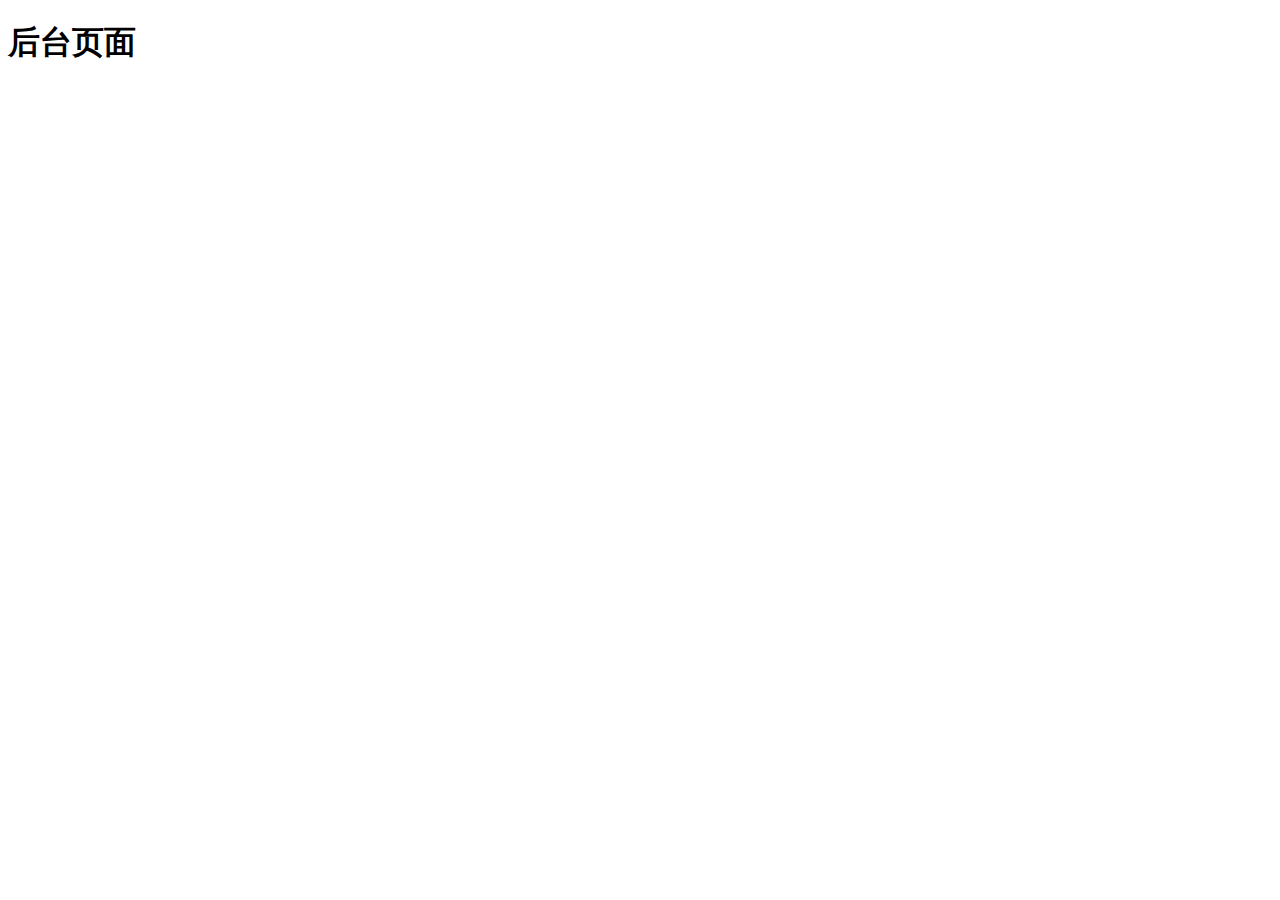
==== index.html @ 687ddd53 "完成了登录和注册模块功能" ====
<!DOCTYPE html>
<html lang="en">

<head>
    <meta charset="UTF-8">
    <meta http-equiv="X-UA-Compatible" content="IE=edge">
    <meta name="viewport" content="width=device-width, initial-scale=1.0">
    <title>Document</title>
</head>

<body>
    <h1>后台页面</h1>
</body>

</html>
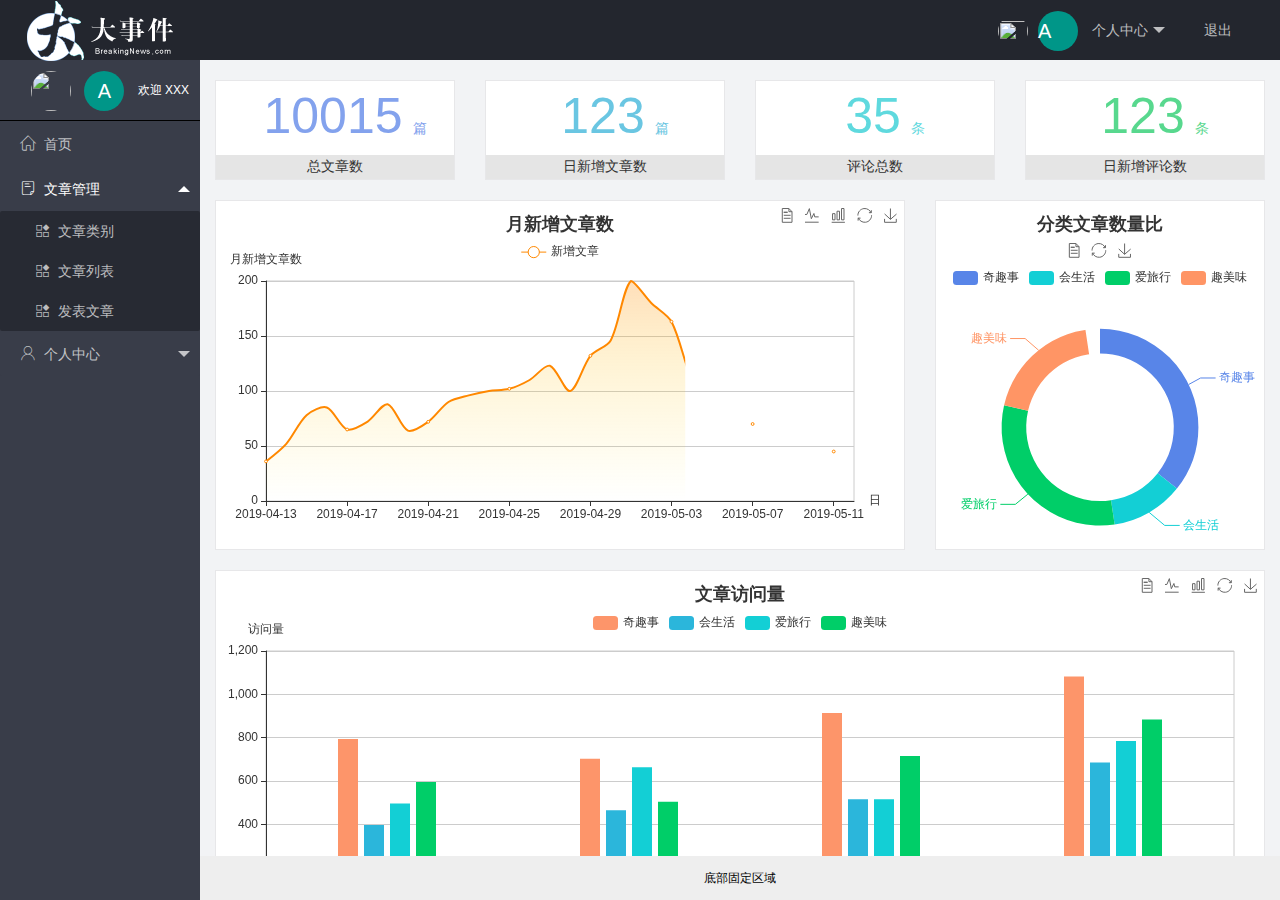
==== commit 5f226f2f: "完成了首页功能" ====
--- a/index.html
+++ b/index.html
@@ -1,15 +1,114 @@
 <!DOCTYPE html>
-<html lang="en">
+<html>
 
 <head>
-    <meta charset="UTF-8">
-    <meta http-equiv="X-UA-Compatible" content="IE=edge">
-    <meta name="viewport" content="width=device-width, initial-scale=1.0">
-    <title>Document</title>
+    <meta charset="utf-8">
+    <meta name="viewport" content="width=device-width, initial-scale=1, maximum-scale=1">
+    <title>后台管理页面</title>
+    <!-- 导入阿里图标库 -->
+    <link rel="stylesheet" href="/assets/fonts/iconfont.css">
+    <!-- 导入 layui.css -->
+    <link rel="stylesheet" href="/assets/lib/layui/css/layui.css">
+    <!-- 导入本页面样式 -->
+    <link rel="stylesheet" href="/assets/css/index.css">
 </head>
 
 <body>
-    <h1>后台页面</h1>
+    <div class="layui-layout layui-layout-admin">
+        <div class="layui-header">
+            <div class="layui-logo layui-hide-xs">
+                <img src="/assets/images/logo.png" alt="">
+            </div>
+            <ul class="layui-nav layui-layout-right">
+                <li class="layui-nav-item layui-hide layui-show-md-inline-block">
+                    <a href="javascript:;">
+                        <img src="//tva1.sinaimg.cn/crop.0.0.118.118.180/5db11ff4gw1e77d3nqrv8j203b03cweg.jpg"
+                            class="layui-nav-img"><span class="text-avatar">A</span>
+                        个人中心
+                    </a>
+                    <dl class="layui-nav-child">
+                        <dd><a href="">基本资料</a></dd>
+                        <dd><a href="">更换头像</a></dd>
+                        <dd><a href="">重置密码</a></dd>
+                    </dl>
+                </li>
+                <li class="layui-nav-item" lay-header-event="menuRight" lay-unselect>
+                    <a href="javascript:;" id="btnLogout">
+                        <i class="layui-icon ">退出</i>
+                    </a>
+                </li>
+            </ul>
+        </div>
+
+        <div class="layui-side layui-bg-black">
+            <div class="layui-side-scroll">
+                <!-- 左侧顶部头像区域 -->
+                <div class="userinfo">
+                    <img src="http://t.cn/RCzsdCq" class="layui-nav-img">
+                    <span class="text-avatar">A</span>
+                    <span id="welcome">欢迎 XXX</span>
+                </div>
+                <!-- 左侧导航区域（可配合layui已有的垂直导航） -->
+                <ul class="layui-nav layui-nav-tree " lay-filter="test" lay-shrink="all">
+                    <li class="layui-nav-item">
+                        <a href="/home/dashboard.html" target="fm">
+                            <span class="iconfont icon-home"></span>首页
+                        </a>
+                    </li>
+                    <li class="layui-nav-item layui-nav-itemed">
+                        <a class="" href="javascript:;">
+                            <span class="iconfont icon-16"></span>文章管理
+                        </a>
+                        <dl class="layui-nav-child">
+                            <dd><a href="javascript:;" target="fm">
+                                    <i class="layui-icon layui-icon-app"></i>文章类别
+                                </a></dd>
+                            <dd><a href="javascript:;" target="fm">
+                                    <i class="layui-icon layui-icon-app"></i>文章列表
+                                </a></dd>
+                            <dd><a href="javascript:;" target="fm">
+                                    <i class="layui-icon layui-icon-app"></i>发表文章
+                                </a></dd>
+                        </dl>
+                    </li>
+                    <li class="layui-nav-item">
+                        <a href="javascript:;">
+                            <span class="iconfont icon-user"></span>个人中心
+                        </a>
+                        <dl class="layui-nav-child">
+                            <dd><a href="javascript:;" target="fm">
+                                    <i class="layui-icon layui-icon-app"></i>基本资料
+                                </a></dd>
+                            <dd><a href="javascript:;" target="fm">
+                                    <i class="layui-icon layui-icon-app"></i>更换头像
+                                </a></dd>
+                            <dd><a href="javascript:;" target="fm">
+                                    <i class="layui-icon layui-icon-app"></i>重置密码
+                                </a></dd>
+                        </dl>
+                    </li>
+                </ul>
+            </div>
+        </div>
+
+        <div class="layui-body">
+            <!-- 内容主体区域 -->
+            <iframe name="fm" src="/home/dashboard.html" frameborder="0"></iframe>
+        </div>
+
+        <div class="layui-footer">
+            <!-- 底部固定区域 -->
+            底部固定区域
+        </div>
+    </div>
+    <!-- 先导入 layui.all.js -->
+    <script src="/assets/lib/layui/layui.all.js"></script>
+    <!-- 导入 jquery -->
+    <script src="/assets/lib/jquery.js"></script>
+    <!-- 导入 baseAPI.js -->
+    <script src="/assets/js/baseAPI.js"></script>
+    <!-- 导入本页面js -->
+    <script src="/assets/js/index.js"></script>
 </body>
 
 </html>--- a/assets/fonts/iconfont.css
+++ b/assets/fonts/iconfont.css
@@ -0,0 +1,37 @@
+@font-face {font-family: "iconfont";
+  src: url('iconfont.eot?t=1576139966484'); /* IE9 */
+  src: url('iconfont.eot?t=1576139966484#iefix') format('embedded-opentype'), /* IE6-IE8 */
+  url('[data-uri]') format('woff2'),
+  url('iconfont.woff?t=1576139966484') format('woff'),
+  url('iconfont.ttf?t=1576139966484') format('truetype'), /* chrome, firefox, opera, Safari, Android, iOS 4.2+ */
+  url('iconfont.svg?t=1576139966484#iconfont') format('svg'); /* iOS 4.1- */
+}
+
+.iconfont {
+  font-family: "iconfont" !important;
+  font-size: 16px;
+  font-style: normal;
+  -webkit-font-smoothing: antialiased;
+  -moz-osx-font-smoothing: grayscale;
+}
+
+.icon-home:before {
+  content: "\e6a9";
+}
+
+.icon-user:before {
+  content: "\e614";
+}
+
+.icon-pinglun:before {
+  content: "\e616";
+}
+
+.icon-tuichu:before {
+  content: "\e865";
+}
+
+.icon-16:before {
+  content: "\e615";
+}
+
--- a/assets/lib/layui/css/layui.css
+++ b/assets/lib/layui/css/layui.css
@@ -0,0 +1,2 @@
+/** layui-v2.5.5 MIT License By https://www.layui.com */
+ .layui-inline,img{display:inline-block;vertical-align:middle}h1,h2,h3,h4,h5,h6{font-weight:400}.layui-edge,.layui-header,.layui-inline,.layui-main{position:relative}.layui-body,.layui-edge,.layui-elip{overflow:hidden}.layui-btn,.layui-edge,.layui-inline,img{vertical-align:middle}.layui-btn,.layui-disabled,.layui-icon,.layui-unselect{-moz-user-select:none;-webkit-user-select:none;-ms-user-select:none}.layui-elip,.layui-form-checkbox span,.layui-form-pane .layui-form-label{text-overflow:ellipsis;white-space:nowrap}.layui-breadcrumb,.layui-tree-btnGroup{visibility:hidden}blockquote,body,button,dd,div,dl,dt,form,h1,h2,h3,h4,h5,h6,input,li,ol,p,pre,td,textarea,th,ul{margin:0;padding:0;-webkit-tap-highlight-color:rgba(0,0,0,0)}a:active,a:hover{outline:0}img{border:none}li{list-style:none}table{border-collapse:collapse;border-spacing:0}h4,h5,h6{font-size:100%}button,input,optgroup,option,select,textarea{font-family:inherit;font-size:inherit;font-style:inherit;font-weight:inherit;outline:0}pre{white-space:pre-wrap;white-space:-moz-pre-wrap;white-space:-pre-wrap;white-space:-o-pre-wrap;word-wrap:break-word}body{line-height:24px;font:14px Helvetica Neue,Helvetica,PingFang SC,Tahoma,Arial,sans-serif}hr{height:1px;margin:10px 0;border:0;clear:both}a{color:#333;text-decoration:none}a:hover{color:#777}a cite{font-style:normal;*cursor:pointer}.layui-border-box,.layui-border-box *{box-sizing:border-box}.layui-box,.layui-box *{box-sizing:content-box}.layui-clear{clear:both;*zoom:1}.layui-clear:after{content:'\20';clear:both;*zoom:1;display:block;height:0}.layui-inline{*display:inline;*zoom:1}.layui-edge{display:inline-block;width:0;height:0;border-width:6px;border-style:dashed;border-color:transparent}.layui-edge-top{top:-4px;border-bottom-color:#999;border-bottom-style:solid}.layui-edge-right{border-left-color:#999;border-left-style:solid}.layui-edge-bottom{top:2px;border-top-color:#999;border-top-style:solid}.layui-edge-left{border-right-color:#999;border-right-style:solid}.layui-disabled,.layui-disabled:hover{color:#d2d2d2!important;cursor:not-allowed!important}.layui-circle{border-radius:100%}.layui-show{display:block!important}.layui-hide{display:none!important}@font-face{font-family:layui-icon;src:url(../font/iconfont.eot?v=250);src:url(../font/iconfont.eot?v=250#iefix) format('embedded-opentype'),url(../font/iconfont.woff2?v=250) format('woff2'),url(../font/iconfont.woff?v=250) format('woff'),url(../font/iconfont.ttf?v=250) format('truetype'),url(../font/iconfont.svg?v=250#layui-icon) format('svg')}.layui-icon{font-family:layui-icon!important;font-size:16px;font-style:normal;-webkit-font-smoothing:antialiased;-moz-osx-font-smoothing:grayscale}.layui-icon-reply-fill:before{content:"\e611"}.layui-icon-set-fill:before{content:"\e614"}.layui-icon-menu-fill:before{content:"\e60f"}.layui-icon-search:before{content:"\e615"}.layui-icon-share:before{content:"\e641"}.layui-icon-set-sm:before{content:"\e620"}.layui-icon-engine:before{content:"\e628"}.layui-icon-close:before{content:"\1006"}.layui-icon-close-fill:before{content:"\1007"}.layui-icon-chart-screen:before{content:"\e629"}.layui-icon-star:before{content:"\e600"}.layui-icon-circle-dot:before{content:"\e617"}.layui-icon-chat:before{content:"\e606"}.layui-icon-release:before{content:"\e609"}.layui-icon-list:before{content:"\e60a"}.layui-icon-chart:before{content:"\e62c"}.layui-icon-ok-circle:before{content:"\1005"}.layui-icon-layim-theme:before{content:"\e61b"}.layui-icon-table:before{content:"\e62d"}.layui-icon-right:before{content:"\e602"}.layui-icon-left:before{content:"\e603"}.layui-icon-cart-simple:before{content:"\e698"}.layui-icon-face-cry:before{content:"\e69c"}.layui-icon-face-smile:before{content:"\e6af"}.layui-icon-survey:before{content:"\e6b2"}.layui-icon-tree:before{content:"\e62e"}.layui-icon-upload-circle:before{content:"\e62f"}.layui-icon-add-circle:before{content:"\e61f"}.layui-icon-download-circle:before{content:"\e601"}.layui-icon-templeate-1:before{content:"\e630"}.layui-icon-util:before{content:"\e631"}.layui-icon-face-surprised:before{content:"\e664"}.layui-icon-edit:before{content:"\e642"}.layui-icon-speaker:before{content:"\e645"}.layui-icon-down:before{content:"\e61a"}.layui-icon-file:before{content:"\e621"}.layui-icon-layouts:before{content:"\e632"}.layui-icon-rate-half:before{content:"\e6c9"}.layui-icon-add-circle-fine:before{content:"\e608"}.layui-icon-prev-circle:before{content:"\e633"}.layui-icon-read:before{content:"\e705"}.layui-icon-404:before{content:"\e61c"}.layui-icon-carousel:before{content:"\e634"}.layui-icon-help:before{content:"\e607"}.layui-icon-code-circle:before{content:"\e635"}.layui-icon-water:before{content:"\e636"}.layui-icon-username:before{content:"\e66f"}.layui-icon-find-fill:before{content:"\e670"}.layui-icon-about:before{content:"\e60b"}.layui-icon-location:before{content:"\e715"}.layui-icon-up:before{content:"\e619"}.layui-icon-pause:before{content:"\e651"}.layui-icon-date:before{content:"\e637"}.layui-icon-layim-uploadfile:before{content:"\e61d"}.layui-icon-delete:before{content:"\e640"}.layui-icon-play:before{content:"\e652"}.layui-icon-top:before{content:"\e604"}.layui-icon-friends:before{content:"\e612"}.layui-icon-refresh-3:before{content:"\e9aa"}.layui-icon-ok:before{content:"\e605"}.layui-icon-layer:before{content:"\e638"}.layui-icon-face-smile-fine:before{content:"\e60c"}.layui-icon-dollar:before{content:"\e659"}.layui-icon-group:before{content:"\e613"}.layui-icon-layim-download:before{content:"\e61e"}.layui-icon-picture-fine:before{content:"\e60d"}.layui-icon-link:before{content:"\e64c"}.layui-icon-diamond:before{content:"\e735"}.layui-icon-log:before{content:"\e60e"}.layui-icon-rate-solid:before{content:"\e67a"}.layui-icon-fonts-del:before{content:"\e64f"}.layui-icon-unlink:before{content:"\e64d"}.layui-icon-fonts-clear:before{content:"\e639"}.layui-icon-triangle-r:before{content:"\e623"}.layui-icon-circle:before{content:"\e63f"}.layui-icon-radio:before{content:"\e643"}.layui-icon-align-center:before{content:"\e647"}.layui-icon-align-right:before{content:"\e648"}.layui-icon-align-left:before{content:"\e649"}.layui-icon-loading-1:before{content:"\e63e"}.layui-icon-return:before{content:"\e65c"}.layui-icon-fonts-strong:before{content:"\e62b"}.layui-icon-upload:before{content:"\e67c"}.layui-icon-dialogue:before{content:"\e63a"}.layui-icon-video:before{content:"\e6ed"}.layui-icon-headset:before{content:"\e6fc"}.layui-icon-cellphone-fine:before{content:"\e63b"}.layui-icon-add-1:before{content:"\e654"}.layui-icon-face-smile-b:before{content:"\e650"}.layui-icon-fonts-html:before{content:"\e64b"}.layui-icon-form:before{content:"\e63c"}.layui-icon-cart:before{content:"\e657"}.layui-icon-camera-fill:before{content:"\e65d"}.layui-icon-tabs:before{content:"\e62a"}.layui-icon-fonts-code:before{content:"\e64e"}.layui-icon-fire:before{content:"\e756"}.layui-icon-set:before{content:"\e716"}.layui-icon-fonts-u:before{content:"\e646"}.layui-icon-triangle-d:before{content:"\e625"}.layui-icon-tips:before{content:"\e702"}.layui-icon-picture:before{content:"\e64a"}.layui-icon-more-vertical:before{content:"\e671"}.layui-icon-flag:before{content:"\e66c"}.layui-icon-loading:before{content:"\e63d"}.layui-icon-fonts-i:before{content:"\e644"}.layui-icon-refresh-1:before{content:"\e666"}.layui-icon-rmb:before{content:"\e65e"}.layui-icon-home:before{content:"\e68e"}.layui-icon-user:before{content:"\e770"}.layui-icon-notice:before{content:"\e667"}.layui-icon-login-weibo:before{content:"\e675"}.layui-icon-voice:before{content:"\e688"}.layui-icon-upload-drag:before{content:"\e681"}.layui-icon-login-qq:before{content:"\e676"}.layui-icon-snowflake:before{content:"\e6b1"}.layui-icon-file-b:before{content:"\e655"}.layui-icon-template:before{content:"\e663"}.layui-icon-auz:before{content:"\e672"}.layui-icon-console:before{content:"\e665"}.layui-icon-app:before{content:"\e653"}.layui-icon-prev:before{content:"\e65a"}.layui-icon-website:before{content:"\e7ae"}.layui-icon-next:before{content:"\e65b"}.layui-icon-component:before{content:"\e857"}.layui-icon-more:before{content:"\e65f"}.layui-icon-login-wechat:before{content:"\e677"}.layui-icon-shrink-right:before{content:"\e668"}.layui-icon-spread-left:before{content:"\e66b"}.layui-icon-camera:before{content:"\e660"}.layui-icon-note:before{content:"\e66e"}.layui-icon-refresh:before{content:"\e669"}.layui-icon-female:before{content:"\e661"}.layui-icon-male:before{content:"\e662"}.layui-icon-password:before{content:"\e673"}.layui-icon-senior:before{content:"\e674"}.layui-icon-theme:before{content:"\e66a"}.layui-icon-tread:before{content:"\e6c5"}.layui-icon-praise:before{content:"\e6c6"}.layui-icon-star-fill:before{content:"\e658"}.layui-icon-rate:before{content:"\e67b"}.layui-icon-template-1:before{content:"\e656"}.layui-icon-vercode:before{content:"\e679"}.layui-icon-cellphone:before{content:"\e678"}.layui-icon-screen-full:before{content:"\e622"}.layui-icon-screen-restore:before{content:"\e758"}.layui-icon-cols:before{content:"\e610"}.layui-icon-export:before{content:"\e67d"}.layui-icon-print:before{content:"\e66d"}.layui-icon-slider:before{content:"\e714"}.layui-icon-addition:before{content:"\e624"}.layui-icon-subtraction:before{content:"\e67e"}.layui-icon-service:before{content:"\e626"}.layui-icon-transfer:before{content:"\e691"}.layui-main{width:1140px;margin:0 auto}.layui-header{z-index:1000;height:60px}.layui-header a:hover{transition:all .5s;-webkit-transition:all .5s}.layui-side{position:fixed;left:0;top:0;bottom:0;z-index:999;width:200px;overflow-x:hidden}.layui-side-scroll{position:relative;width:220px;height:100%;overflow-x:hidden}.layui-body{position:absolute;left:200px;right:0;top:0;bottom:0;z-index:998;width:auto;overflow-y:auto;box-sizing:border-box}.layui-layout-body{overflow:hidden}.layui-layout-admin .layui-header{background-color:#23262E}.layui-layout-admin .layui-side{top:60px;width:200px;overflow-x:hidden}.layui-layout-admin .layui-body{position:fixed;top:60px;bottom:44px}.layui-layout-admin .layui-main{width:auto;margin:0 15px}.layui-layout-admin .layui-footer{position:fixed;left:200px;right:0;bottom:0;height:44px;line-height:44px;padding:0 15px;background-color:#eee}.layui-layout-admin .layui-logo{position:absolute;left:0;top:0;width:200px;height:100%;line-height:60px;text-align:center;color:#009688;font-size:16px}.layui-layout-admin .layui-header .layui-nav{background:0 0}.layui-layout-left{position:absolute!important;left:200px;top:0}.layui-layout-right{position:absolute!important;right:0;top:0}.layui-container{position:relative;margin:0 auto;padding:0 15px;box-sizing:border-box}.layui-fluid{position:relative;margin:0 auto;padding:0 15px}.layui-row:after,.layui-row:before{content:'';display:block;clear:both}.layui-col-lg1,.layui-col-lg10,.layui-col-lg11,.layui-col-lg12,.layui-col-lg2,.layui-col-lg3,.layui-col-lg4,.layui-col-lg5,.layui-col-lg6,.layui-col-lg7,.layui-col-lg8,.layui-col-lg9,.layui-col-md1,.layui-col-md10,.layui-col-md11,.layui-col-md12,.layui-col-md2,.layui-col-md3,.layui-col-md4,.layui-col-md5,.layui-col-md6,.layui-col-md7,.layui-col-md8,.layui-col-md9,.layui-col-sm1,.layui-col-sm10,.layui-col-sm11,.layui-col-sm12,.layui-col-sm2,.layui-col-sm3,.layui-col-sm4,.layui-col-sm5,.layui-col-sm6,.layui-col-sm7,.layui-col-sm8,.layui-col-sm9,.layui-col-xs1,.layui-col-xs10,.layui-col-xs11,.layui-col-xs12,.layui-col-xs2,.layui-col-xs3,.layui-col-xs4,.layui-col-xs5,.layui-col-xs6,.layui-col-xs7,.layui-col-xs8,.layui-col-xs9{position:relative;display:block;box-sizing:border-box}.layui-col-xs1,.layui-col-xs10,.layui-col-xs11,.layui-col-xs12,.layui-col-xs2,.layui-col-xs3,.layui-col-xs4,.layui-col-xs5,.layui-col-xs6,.layui-col-xs7,.layui-col-xs8,.layui-col-xs9{float:left}.layui-col-xs1{width:8.33333333%}.layui-col-xs2{width:16.66666667%}.layui-col-xs3{width:25%}.layui-col-xs4{width:33.33333333%}.layui-col-xs5{width:41.66666667%}.layui-col-xs6{width:50%}.layui-col-xs7{width:58.33333333%}.layui-col-xs8{width:66.66666667%}.layui-col-xs9{width:75%}.layui-col-xs10{width:83.33333333%}.layui-col-xs11{width:91.66666667%}.layui-col-xs12{width:100%}.layui-col-xs-offset1{margin-left:8.33333333%}.layui-col-xs-offset2{margin-left:16.66666667%}.layui-col-xs-offset3{margin-left:25%}.layui-col-xs-offset4{margin-left:33.33333333%}.layui-col-xs-offset5{margin-left:41.66666667%}.layui-col-xs-offset6{margin-left:50%}.layui-col-xs-offset7{margin-left:58.33333333%}.layui-col-xs-offset8{margin-left:66.66666667%}.layui-col-xs-offset9{margin-left:75%}.layui-col-xs-offset10{margin-left:83.33333333%}.layui-col-xs-offset11{margin-left:91.66666667%}.layui-col-xs-offset12{margin-left:100%}@media screen and (max-width:768px){.layui-hide-xs{display:none!important}.layui-show-xs-block{display:block!important}.layui-show-xs-inline{display:inline!important}.layui-show-xs-inline-block{display:inline-block!important}}@media screen and (min-width:768px){.layui-container{width:750px}.layui-hide-sm{display:none!important}.layui-show-sm-block{display:block!important}.layui-show-sm-inline{display:inline!important}.layui-show-sm-inline-block{display:inline-block!important}.layui-col-sm1,.layui-col-sm10,.layui-col-sm11,.layui-col-sm12,.layui-col-sm2,.layui-col-sm3,.layui-col-sm4,.layui-col-sm5,.layui-col-sm6,.layui-col-sm7,.layui-col-sm8,.layui-col-sm9{float:left}.layui-col-sm1{width:8.33333333%}.layui-col-sm2{width:16.66666667%}.layui-col-sm3{width:25%}.layui-col-sm4{width:33.33333333%}.layui-col-sm5{width:41.66666667%}.layui-col-sm6{width:50%}.layui-col-sm7{width:58.33333333%}.layui-col-sm8{width:66.66666667%}.layui-col-sm9{width:75%}.layui-col-sm10{width:83.33333333%}.layui-col-sm11{width:91.66666667%}.layui-col-sm12{width:100%}.layui-col-sm-offset1{margin-left:8.33333333%}.layui-col-sm-offset2{margin-left:16.66666667%}.layui-col-sm-offset3{margin-left:25%}.layui-col-sm-offset4{margin-left:33.33333333%}.layui-col-sm-offset5{margin-left:41.66666667%}.layui-col-sm-offset6{margin-left:50%}.layui-col-sm-offset7{margin-left:58.33333333%}.layui-col-sm-offset8{margin-left:66.66666667%}.layui-col-sm-offset9{margin-left:75%}.layui-col-sm-offset10{margin-left:83.33333333%}.layui-col-sm-offset11{margin-left:91.66666667%}.layui-col-sm-offset12{margin-left:100%}}@media screen and (min-width:992px){.layui-container{width:970px}.layui-hide-md{display:none!important}.layui-show-md-block{display:block!important}.layui-show-md-inline{display:inline!important}.layui-show-md-inline-block{display:inline-block!important}.layui-col-md1,.layui-col-md10,.layui-col-md11,.layui-col-md12,.layui-col-md2,.layui-col-md3,.layui-col-md4,.layui-col-md5,.layui-col-md6,.layui-col-md7,.layui-col-md8,.layui-col-md9{float:left}.layui-col-md1{width:8.33333333%}.layui-col-md2{width:16.66666667%}.layui-col-md3{width:25%}.layui-col-md4{width:33.33333333%}.layui-col-md5{width:41.66666667%}.layui-col-md6{width:50%}.layui-col-md7{width:58.33333333%}.layui-col-md8{width:66.66666667%}.layui-col-md9{width:75%}.layui-col-md10{width:83.33333333%}.layui-col-md11{width:91.66666667%}.layui-col-md12{width:100%}.layui-col-md-offset1{margin-left:8.33333333%}.layui-col-md-offset2{margin-left:16.66666667%}.layui-col-md-offset3{margin-left:25%}.layui-col-md-offset4{margin-left:33.33333333%}.layui-col-md-offset5{margin-left:41.66666667%}.layui-col-md-offset6{margin-left:50%}.layui-col-md-offset7{margin-left:58.33333333%}.layui-col-md-offset8{margin-left:66.66666667%}.layui-col-md-offset9{margin-left:75%}.layui-col-md-offset10{margin-left:83.33333333%}.layui-col-md-offset11{margin-left:91.66666667%}.layui-col-md-offset12{margin-left:100%}}@media screen and (min-width:1200px){.layui-container{width:1170px}.layui-hide-lg{display:none!important}.layui-show-lg-block{display:block!important}.layui-show-lg-inline{display:inline!important}.layui-show-lg-inline-block{display:inline-block!important}.layui-col-lg1,.layui-col-lg10,.layui-col-lg11,.layui-col-lg12,.layui-col-lg2,.layui-col-lg3,.layui-col-lg4,.layui-col-lg5,.layui-col-lg6,.layui-col-lg7,.layui-col-lg8,.layui-col-lg9{float:left}.layui-col-lg1{width:8.33333333%}.layui-col-lg2{width:16.66666667%}.layui-col-lg3{width:25%}.layui-col-lg4{width:33.33333333%}.layui-col-lg5{width:41.66666667%}.layui-col-lg6{width:50%}.layui-col-lg7{width:58.33333333%}.layui-col-lg8{width:66.66666667%}.layui-col-lg9{width:75%}.layui-col-lg10{width:83.33333333%}.layui-col-lg11{width:91.66666667%}.layui-col-lg12{width:100%}.layui-col-lg-offset1{margin-left:8.33333333%}.layui-col-lg-offset2{margin-left:16.66666667%}.layui-col-lg-offset3{margin-left:25%}.layui-col-lg-offset4{margin-left:33.33333333%}.layui-col-lg-offset5{margin-left:41.66666667%}.layui-col-lg-offset6{margin-left:50%}.layui-col-lg-offset7{margin-left:58.33333333%}.layui-col-lg-offset8{margin-left:66.66666667%}.layui-col-lg-offset9{margin-left:75%}.layui-col-lg-offset10{margin-left:83.33333333%}.layui-col-lg-offset11{margin-left:91.66666667%}.layui-col-lg-offset12{margin-left:100%}}.layui-col-space1{margin:-.5px}.layui-col-space1>*{padding:.5px}.layui-col-space3{margin:-1.5px}.layui-col-space3>*{padding:1.5px}.layui-col-space5{margin:-2.5px}.layui-col-space5>*{padding:2.5px}.layui-col-space8{margin:-3.5px}.layui-col-space8>*{padding:3.5px}.layui-col-space10{margin:-5px}.layui-col-space10>*{padding:5px}.layui-col-space12{margin:-6px}.layui-col-space12>*{padding:6px}.layui-col-space15{margin:-7.5px}.layui-col-space15>*{padding:7.5px}.layui-col-space18{margin:-9px}.layui-col-space18>*{padding:9px}.layui-col-space20{margin:-10px}.layui-col-space20>*{padding:10px}.layui-col-space22{margin:-11px}.layui-col-space22>*{padding:11px}.layui-col-space25{margin:-12.5px}.layui-col-space25>*{padding:12.5px}.layui-col-space30{margin:-15px}.layui-col-space30>*{padding:15px}.layui-btn,.layui-input,.layui-select,.layui-textarea,.layui-upload-button{outline:0;-webkit-appearance:none;transition:all .3s;-webkit-transition:all .3s;box-sizing:border-box}.layui-elem-quote{margin-bottom:10px;padding:15px;line-height:22px;border-left:5px solid #009688;border-radius:0 2px 2px 0;background-color:#f2f2f2}.layui-quote-nm{border-style:solid;border-width:1px 1px 1px 5px;background:0 0}.layui-elem-field{margin-bottom:10px;padding:0;border-width:1px;border-style:solid}.layui-elem-field legend{margin-left:20px;padding:0 10px;font-size:20px;font-weight:300}.layui-field-title{margin:10px 0 20px;border-width:1px 0 0}.layui-field-box{padding:10px 15px}.layui-field-title .layui-field-box{padding:10px 0}.layui-progress{position:relative;height:6px;border-radius:20px;background-color:#e2e2e2}.layui-progress-bar{position:absolute;left:0;top:0;width:0;max-width:100%;height:6px;border-radius:20px;text-align:right;background-color:#5FB878;transition:all .3s;-webkit-transition:all .3s}.layui-progress-big,.layui-progress-big .layui-progress-bar{height:18px;line-height:18px}.layui-progress-text{position:relative;top:-20px;line-height:18px;font-size:12px;color:#666}.layui-progress-big .layui-progress-text{position:static;padding:0 10px;color:#fff}.layui-collapse{border-width:1px;border-style:solid;border-radius:2px}.layui-colla-content,.layui-colla-item{border-top-width:1px;border-top-style:solid}.layui-colla-item:first-child{border-top:none}.layui-colla-title{position:relative;height:42px;line-height:42px;padding:0 15px 0 35px;color:#333;background-color:#f2f2f2;cursor:pointer;font-size:14px;overflow:hidden}.layui-colla-content{display:none;padding:10px 15px;line-height:22px;color:#666}.layui-colla-icon{position:absolute;left:15px;top:0;font-size:14px}.layui-card{margin-bottom:15px;border-radius:2px;background-color:#fff;box-shadow:0 1px 2px 0 rgba(0,0,0,.05)}.layui-card:last-child{margin-bottom:0}.layui-card-header{position:relative;height:42px;line-height:42px;padding:0 15px;border-bottom:1px solid #f6f6f6;color:#333;border-radius:2px 2px 0 0;font-size:14px}.layui-bg-black,.layui-bg-blue,.layui-bg-cyan,.layui-bg-green,.layui-bg-orange,.layui-bg-red{color:#fff!important}.layui-card-body{position:relative;padding:10px 15px;line-height:24px}.layui-card-body[pad15]{padding:15px}.layui-card-body[pad20]{padding:20px}.layui-card-body .layui-table{margin:5px 0}.layui-card .layui-tab{margin:0}.layui-panel-window{position:relative;padding:15px;border-radius:0;border-top:5px solid #E6E6E6;background-color:#fff}.layui-auxiliar-moving{position:fixed;left:0;right:0;top:0;bottom:0;width:100%;height:100%;background:0 0;z-index:9999999999}.layui-form-label,.layui-form-mid,.layui-form-select,.layui-input-block,.layui-input-inline,.layui-textarea{position:relative}.layui-bg-red{background-color:#FF5722!important}.layui-bg-orange{background-color:#FFB800!important}.layui-bg-green{background-color:#009688!important}.layui-bg-cyan{background-color:#2F4056!important}.layui-bg-blue{background-color:#1E9FFF!important}.layui-bg-black{background-color:#393D49!important}.layui-bg-gray{background-color:#eee!important;color:#666!important}.layui-badge-rim,.layui-colla-content,.layui-colla-item,.layui-collapse,.layui-elem-field,.layui-form-pane .layui-form-item[pane],.layui-form-pane .layui-form-label,.layui-input,.layui-layedit,.layui-layedit-tool,.layui-quote-nm,.layui-select,.layui-tab-bar,.layui-tab-card,.layui-tab-title,.layui-tab-title .layui-this:after,.layui-textarea{border-color:#e6e6e6}.layui-timeline-item:before,hr{background-color:#e6e6e6}.layui-text{line-height:22px;font-size:14px;color:#666}.layui-text h1,.layui-text h2,.layui-text h3{font-weight:500;color:#333}.layui-text h1{font-size:30px}.layui-text h2{font-size:24px}.layui-text h3{font-size:18px}.layui-text a:not(.layui-btn){color:#01AAED}.layui-text a:not(.layui-btn):hover{text-decoration:underline}.layui-text ul{padding:5px 0 5px 15px}.layui-text ul li{margin-top:5px;list-style-type:disc}.layui-text em,.layui-word-aux{color:#999!important;padding:0 5px!important}.layui-btn{display:inline-block;height:38px;line-height:38px;padding:0 18px;background-color:#009688;color:#fff;white-space:nowrap;text-align:center;font-size:14px;border:none;border-radius:2px;cursor:pointer}.layui-btn:hover{opacity:.8;filter:alpha(opacity=80);color:#fff}.layui-btn:active{opacity:1;filter:alpha(opacity=100)}.layui-btn+.layui-btn{margin-left:10px}.layui-btn-container{font-size:0}.layui-btn-container .layui-btn{margin-right:10px;margin-bottom:10px}.layui-btn-container .layui-btn+.layui-btn{margin-left:0}.layui-table .layui-btn-container .layui-btn{margin-bottom:9px}.layui-btn-radius{border-radius:100px}.layui-btn .layui-icon{margin-right:3px;font-size:18px;vertical-align:bottom;vertical-align:middle\9}.layui-btn-primary{border:1px solid #C9C9C9;background-color:#fff;color:#555}.layui-btn-primary:hover{border-color:#009688;color:#333}.layui-btn-normal{background-color:#1E9FFF}.layui-btn-warm{background-color:#FFB800}.layui-btn-danger{background-color:#FF5722}.layui-btn-checked{background-color:#5FB878}.layui-btn-disabled,.layui-btn-disabled:active,.layui-btn-disabled:hover{border:1px solid #e6e6e6;background-color:#FBFBFB;color:#C9C9C9;cursor:not-allowed;opacity:1}.layui-btn-lg{height:44px;line-height:44px;padding:0 25px;font-size:16px}.layui-btn-sm{height:30px;line-height:30px;padding:0 10px;font-size:12px}.layui-btn-sm i{font-size:16px!important}.layui-btn-xs{height:22px;line-height:22px;padding:0 5px;font-size:12px}.layui-btn-xs i{font-size:14px!important}.layui-btn-group{display:inline-block;vertical-align:middle;font-size:0}.layui-btn-group .layui-btn{margin-left:0!important;margin-right:0!important;border-left:1px solid rgba(255,255,255,.5);border-radius:0}.layui-btn-group .layui-btn-primary{border-left:none}.layui-btn-group .layui-btn-primary:hover{border-color:#C9C9C9;color:#009688}.layui-btn-group .layui-btn:first-child{border-left:none;border-radius:2px 0 0 2px}.layui-btn-group .layui-btn-primary:first-child{border-left:1px solid #c9c9c9}.layui-btn-group .layui-btn:last-child{border-radius:0 2px 2px 0}.layui-btn-group .layui-btn+.layui-btn{margin-left:0}.layui-btn-group+.layui-btn-group{margin-left:10px}.layui-btn-fluid{width:100%}.layui-input,.layui-select,.layui-textarea{height:38px;line-height:1.3;line-height:38px\9;border-width:1px;border-style:solid;background-color:#fff;border-radius:2px}.layui-input::-webkit-input-placeholder,.layui-select::-webkit-input-placeholder,.layui-textarea::-webkit-input-placeholder{line-height:1.3}.layui-input,.layui-textarea{display:block;width:100%;padding-left:10px}.layui-input:hover,.layui-textarea:hover{border-color:#D2D2D2!important}.layui-input:focus,.layui-textarea:focus{border-color:#C9C9C9!important}.layui-textarea{min-height:100px;height:auto;line-height:20px;padding:6px 10px;resize:vertical}.layui-select{padding:0 10px}.layui-form input[type=checkbox],.layui-form input[type=radio],.layui-form select{display:none}.layui-form [lay-ignore]{display:initial}.layui-form-item{margin-bottom:15px;clear:both;*zoom:1}.layui-form-item:after{content:'\20';clear:both;*zoom:1;display:block;height:0}.layui-form-label{float:left;display:block;padding:9px 15px;width:80px;font-weight:400;line-height:20px;text-align:right}.layui-form-label-col{display:block;float:none;padding:9px 0;line-height:20px;text-align:left}.layui-form-item .layui-inline{margin-bottom:5px;margin-right:10px}.layui-input-block{margin-left:110px;min-height:36px}.layui-input-inline{display:inline-block;vertical-align:middle}.layui-form-item .layui-input-inline{float:left;width:190px;margin-right:10px}.layui-form-text .layui-input-inline{width:auto}.layui-form-mid{float:left;display:block;padding:9px 0!important;line-height:20px;margin-right:10px}.layui-form-danger+.layui-form-select .layui-input,.layui-form-danger:focus{border-color:#FF5722!important}.layui-form-select .layui-input{padding-right:30px;cursor:pointer}.layui-form-select .layui-edge{position:absolute;right:10px;top:50%;margin-top:-3px;cursor:pointer;border-width:6px;border-top-color:#c2c2c2;border-top-style:solid;transition:all .3s;-webkit-transition:all .3s}.layui-form-select dl{display:none;position:absolute;left:0;top:42px;padding:5px 0;z-index:899;min-width:100%;border:1px solid #d2d2d2;max-height:300px;overflow-y:auto;background-color:#fff;border-radius:2px;box-shadow:0 2px 4px rgba(0,0,0,.12);box-sizing:border-box}.layui-form-select dl dd,.layui-form-select dl dt{padding:0 10px;line-height:36px;white-space:nowrap;overflow:hidden;text-overflow:ellipsis}.layui-form-select dl dt{font-size:12px;color:#999}.layui-form-select dl dd{cursor:pointer}.layui-form-select dl dd:hover{background-color:#f2f2f2;-webkit-transition:.5s all;transition:.5s all}.layui-form-select .layui-select-group dd{padding-left:20px}.layui-form-select dl dd.layui-select-tips{padding-left:10px!important;color:#999}.layui-form-select dl dd.layui-this{background-color:#5FB878;color:#fff}.layui-form-checkbox,.layui-form-select dl dd.layui-disabled{background-color:#fff}.layui-form-selected dl{display:block}.layui-form-checkbox,.layui-form-checkbox *,.layui-form-switch{display:inline-block;vertical-align:middle}.layui-form-selected .layui-edge{margin-top:-9px;-webkit-transform:rotate(180deg);transform:rotate(180deg);margin-top:-3px\9}:root .layui-form-selected .layui-edge{margin-top:-9px\0/IE9}.layui-form-selectup dl{top:auto;bottom:42px}.layui-select-none{margin:5px 0;text-align:center;color:#999}.layui-select-disabled .layui-disabled{border-color:#eee!important}.layui-select-disabled .layui-edge{border-top-color:#d2d2d2}.layui-form-checkbox{position:relative;height:30px;line-height:30px;margin-right:10px;padding-right:30px;cursor:pointer;font-size:0;-webkit-transition:.1s linear;transition:.1s linear;box-sizing:border-box}.layui-form-checkbox span{padding:0 10px;height:100%;font-size:14px;border-radius:2px 0 0 2px;background-color:#d2d2d2;color:#fff;overflow:hidden}.layui-form-checkbox:hover span{background-color:#c2c2c2}.layui-form-checkbox i{position:absolute;right:0;top:0;width:30px;height:28px;border:1px solid #d2d2d2;border-left:none;border-radius:0 2px 2px 0;color:#fff;font-size:20px;text-align:center}.layui-form-checkbox:hover i{border-color:#c2c2c2;color:#c2c2c2}.layui-form-checked,.layui-form-checked:hover{border-color:#5FB878}.layui-form-checked span,.layui-form-checked:hover span{background-color:#5FB878}.layui-form-checked i,.layui-form-checked:hover i{color:#5FB878}.layui-form-item .layui-form-checkbox{margin-top:4px}.layui-form-checkbox[lay-skin=primary]{height:auto!important;line-height:normal!important;min-width:18px;min-height:18px;border:none!important;margin-right:0;padding-left:28px;padding-right:0;background:0 0}.layui-form-checkbox[lay-skin=primary] span{padding-left:0;padding-right:15px;line-height:18px;background:0 0;color:#666}.layui-form-checkbox[lay-skin=primary] i{right:auto;left:0;width:16px;height:16px;line-height:16px;border:1px solid #d2d2d2;font-size:12px;border-radius:2px;background-color:#fff;-webkit-transition:.1s linear;transition:.1s linear}.layui-form-checkbox[lay-skin=primary]:hover i{border-color:#5FB878;color:#fff}.layui-form-checked[lay-skin=primary] i{border-color:#5FB878!important;background-color:#5FB878;color:#fff}.layui-checkbox-disbaled[lay-skin=primary] span{background:0 0!important;color:#c2c2c2}.layui-checkbox-disbaled[lay-skin=primary]:hover i{border-color:#d2d2d2}.layui-form-item .layui-form-checkbox[lay-skin=primary]{margin-top:10px}.layui-form-switch{position:relative;height:22px;line-height:22px;min-width:35px;padding:0 5px;margin-top:8px;border:1px solid #d2d2d2;border-radius:20px;cursor:pointer;background-color:#fff;-webkit-transition:.1s linear;transition:.1s linear}.layui-form-switch i{position:absolute;left:5px;top:3px;width:16px;height:16px;border-radius:20px;background-color:#d2d2d2;-webkit-transition:.1s linear;transition:.1s linear}.layui-form-switch em{position:relative;top:0;width:25px;margin-left:21px;padding:0!important;text-align:center!important;color:#999!important;font-style:normal!important;font-size:12px}.layui-form-onswitch{border-color:#5FB878;background-color:#5FB878}.layui-checkbox-disbaled,.layui-checkbox-disbaled i{border-color:#e2e2e2!important}.layui-form-onswitch i{left:100%;margin-left:-21px;background-color:#fff}.layui-form-onswitch em{margin-left:5px;margin-right:21px;color:#fff!important}.layui-checkbox-disbaled span{background-color:#e2e2e2!important}.layui-checkbox-disbaled:hover i{color:#fff!important}[lay-radio]{display:none}.layui-form-radio,.layui-form-radio *{display:inline-block;vertical-align:middle}.layui-form-radio{line-height:28px;margin:6px 10px 0 0;padding-right:10px;cursor:pointer;font-size:0}.layui-form-radio *{font-size:14px}.layui-form-radio>i{margin-right:8px;font-size:22px;color:#c2c2c2}.layui-form-radio>i:hover,.layui-form-radioed>i{color:#5FB878}.layui-radio-disbaled>i{color:#e2e2e2!important}.layui-form-pane .layui-form-label{width:110px;padding:8px 15px;height:38px;line-height:20px;border-width:1px;border-style:solid;border-radius:2px 0 0 2px;text-align:center;background-color:#FBFBFB;overflow:hidden;box-sizing:border-box}.layui-form-pane .layui-input-inline{margin-left:-1px}.layui-form-pane .layui-input-block{margin-left:110px;left:-1px}.layui-form-pane .layui-input{border-radius:0 2px 2px 0}.layui-form-pane .layui-form-text .layui-form-label{float:none;width:100%;border-radius:2px;box-sizing:border-box;text-align:left}.layui-form-pane .layui-form-text .layui-input-inline{display:block;margin:0;top:-1px;clear:both}.layui-form-pane .layui-form-text .layui-input-block{margin:0;left:0;top:-1px}.layui-form-pane .layui-form-text .layui-textarea{min-height:100px;border-radius:0 0 2px 2px}.layui-form-pane .layui-form-checkbox{margin:4px 0 4px 10px}.layui-form-pane .layui-form-radio,.layui-form-pane .layui-form-switch{margin-top:6px;margin-left:10px}.layui-form-pane .layui-form-item[pane]{position:relative;border-width:1px;border-style:solid}.layui-form-pane .layui-form-item[pane] .layui-form-label{position:absolute;left:0;top:0;height:100%;border-width:0 1px 0 0}.layui-form-pane .layui-form-item[pane] .layui-input-inline{margin-left:110px}@media screen and (max-width:450px){.layui-form-item .layui-form-label{text-overflow:ellipsis;overflow:hidden;white-space:nowrap}.layui-form-item .layui-inline{display:block;margin-right:0;margin-bottom:20px;clear:both}.layui-form-item .layui-inline:after{content:'\20';clear:both;display:block;height:0}.layui-form-item .layui-input-inline{display:block;float:none;left:-3px;width:auto;margin:0 0 10px 112px}.layui-form-item .layui-input-inline+.layui-form-mid{margin-left:110px;top:-5px;padding:0}.layui-form-item .layui-form-checkbox{margin-right:5px;margin-bottom:5px}}.layui-layedit{border-width:1px;border-style:solid;border-radius:2px}.layui-layedit-tool{padding:3px 5px;border-bottom-width:1px;border-bottom-style:solid;font-size:0}.layedit-tool-fixed{position:fixed;top:0;border-top:1px solid #e2e2e2}.layui-layedit-tool .layedit-tool-mid,.layui-layedit-tool .layui-icon{display:inline-block;vertical-align:middle;text-align:center;font-size:14px}.layui-layedit-tool .layui-icon{position:relative;width:32px;height:30px;line-height:30px;margin:3px 5px;color:#777;cursor:pointer;border-radius:2px}.layui-layedit-tool .layui-icon:hover{color:#393D49}.layui-layedit-tool .layui-icon:active{color:#000}.layui-layedit-tool .layedit-tool-active{background-color:#e2e2e2;color:#000}.layui-layedit-tool .layui-disabled,.layui-layedit-tool .layui-disabled:hover{color:#d2d2d2;cursor:not-allowed}.layui-layedit-tool .layedit-tool-mid{width:1px;height:18px;margin:0 10px;background-color:#d2d2d2}.layedit-tool-html{width:50px!important;font-size:30px!important}.layedit-tool-b,.layedit-tool-code,.layedit-tool-help{font-size:16px!important}.layedit-tool-d,.layedit-tool-face,.layedit-tool-image,.layedit-tool-unlink{font-size:18px!important}.layedit-tool-image input{position:absolute;font-size:0;left:0;top:0;width:100%;height:100%;opacity:.01;filter:Alpha(opacity=1);cursor:pointer}.layui-layedit-iframe iframe{display:block;width:100%}#LAY_layedit_code{overflow:hidden}.layui-laypage{display:inline-block;*display:inline;*zoom:1;vertical-align:middle;margin:10px 0;font-size:0}.layui-laypage>a:first-child,.layui-laypage>a:first-child em{border-radius:2px 0 0 2px}.layui-laypage>a:last-child,.layui-laypage>a:last-child em{border-radius:0 2px 2px 0}.layui-laypage>:first-child{margin-left:0!important}.layui-laypage>:last-child{margin-right:0!important}.layui-laypage a,.layui-laypage button,.layui-laypage input,.layui-laypage select,.layui-laypage span{border:1px solid #e2e2e2}.layui-laypage a,.layui-laypage span{display:inline-block;*display:inline;*zoom:1;vertical-align:middle;padding:0 15px;height:28px;line-height:28px;margin:0 -1px 5px 0;background-color:#fff;color:#333;font-size:12px}.layui-flow-more a *,.layui-laypage input,.layui-table-view select[lay-ignore]{display:inline-block}.layui-laypage a:hover{color:#009688}.layui-laypage em{font-style:normal}.layui-laypage .layui-laypage-spr{color:#999;font-weight:700}.layui-laypage a{text-decoration:none}.layui-laypage .layui-laypage-curr{position:relative}.layui-laypage .layui-laypage-curr em{position:relative;color:#fff}.layui-laypage .layui-laypage-curr .layui-laypage-em{position:absolute;left:-1px;top:-1px;padding:1px;width:100%;height:100%;background-color:#009688}.layui-laypage-em{border-radius:2px}.layui-laypage-next em,.layui-laypage-prev em{font-family:Sim sun;font-size:16px}.layui-laypage .layui-laypage-count,.layui-laypage .layui-laypage-limits,.layui-laypage .layui-laypage-refresh,.layui-laypage .layui-laypage-skip{margin-left:10px;margin-right:10px;padding:0;border:none}.layui-laypage .layui-laypage-limits,.layui-laypage .layui-laypage-refresh{vertical-align:top}.layui-laypage .layui-laypage-refresh i{font-size:18px;cursor:pointer}.layui-laypage select{height:22px;padding:3px;border-radius:2px;cursor:pointer}.layui-laypage .layui-laypage-skip{height:30px;line-height:30px;color:#999}.layui-laypage button,.layui-laypage input{height:30px;line-height:30px;border-radius:2px;vertical-align:top;background-color:#fff;box-sizing:border-box}.layui-laypage input{width:40px;margin:0 10px;padding:0 3px;text-align:center}.layui-laypage input:focus,.layui-laypage select:focus{border-color:#009688!important}.layui-laypage button{margin-left:10px;padding:0 10px;cursor:pointer}.layui-table,.layui-table-view{margin:10px 0}.layui-flow-more{margin:10px 0;text-align:center;color:#999;font-size:14px}.layui-flow-more a{height:32px;line-height:32px}.layui-flow-more a *{vertical-align:top}.layui-flow-more a cite{padding:0 20px;border-radius:3px;background-color:#eee;color:#333;font-style:normal}.layui-flow-more a cite:hover{opacity:.8}.layui-flow-more a i{font-size:30px;color:#737383}.layui-table{width:100%;background-color:#fff;color:#666}.layui-table tr{transition:all .3s;-webkit-transition:all .3s}.layui-table th{text-align:left;font-weight:400}.layui-table tbody tr:hover,.layui-table thead tr,.layui-table-click,.layui-table-header,.layui-table-hover,.layui-table-mend,.layui-table-patch,.layui-table-tool,.layui-table-total,.layui-table-total tr,.layui-table[lay-even] tr:nth-child(even){background-color:#f2f2f2}.layui-table td,.layui-table th,.layui-table-col-set,.layui-table-fixed-r,.layui-table-grid-down,.layui-table-header,.layui-table-page,.layui-table-tips-main,.layui-table-tool,.layui-table-total,.layui-table-view,.layui-table[lay-skin=line],.layui-table[lay-skin=row]{border-width:1px;border-style:solid;border-color:#e6e6e6}.layui-table td,.layui-table th{position:relative;padding:9px 15px;min-height:20px;line-height:20px;font-size:14px}.layui-table[lay-skin=line] td,.layui-table[lay-skin=line] th{border-width:0 0 1px}.layui-table[lay-skin=row] td,.layui-table[lay-skin=row] th{border-width:0 1px 0 0}.layui-table[lay-skin=nob] td,.layui-table[lay-skin=nob] th{border:none}.layui-table img{max-width:100px}.layui-table[lay-size=lg] td,.layui-table[lay-size=lg] th{padding:15px 30px}.layui-table-view .layui-table[lay-size=lg] .layui-table-cell{height:40px;line-height:40px}.layui-table[lay-size=sm] td,.layui-table[lay-size=sm] th{font-size:12px;padding:5px 10px}.layui-table-view .layui-table[lay-size=sm] .layui-table-cell{height:20px;line-height:20px}.layui-table[lay-data]{display:none}.layui-table-box{position:relative;overflow:hidden}.layui-table-view .layui-table{position:relative;width:auto;margin:0}.layui-table-view .layui-table[lay-skin=line]{border-width:0 1px 0 0}.layui-table-view .layui-table[lay-skin=row]{border-width:0 0 1px}.layui-table-view .layui-table td,.layui-table-view .layui-table th{padding:5px 0;border-top:none;border-left:none}.layui-table-view .layui-table th.layui-unselect .layui-table-cell span{cursor:pointer}.layui-table-view .layui-table td{cursor:default}.layui-table-view .layui-table td[data-edit=text]{cursor:text}.layui-table-view .layui-form-checkbox[lay-skin=primary] i{width:18px;height:18px}.layui-table-view .layui-form-radio{line-height:0;padding:0}.layui-table-view .layui-form-radio>i{margin:0;font-size:20px}.layui-table-init{position:absolute;left:0;top:0;width:100%;height:100%;text-align:center;z-index:110}.layui-table-init .layui-icon{position:absolute;left:50%;top:50%;margin:-15px 0 0 -15px;font-size:30px;color:#c2c2c2}.layui-table-header{border-width:0 0 1px;overflow:hidden}.layui-table-header .layui-table{margin-bottom:-1px}.layui-table-tool .layui-inline[lay-event]{position:relative;width:26px;height:26px;padding:5px;line-height:16px;margin-right:10px;text-align:center;color:#333;border:1px solid #ccc;cursor:pointer;-webkit-transition:.5s all;transition:.5s all}.layui-table-tool .layui-inline[lay-event]:hover{border:1px solid #999}.layui-table-tool-temp{padding-right:120px}.layui-table-tool-self{position:absolute;right:17px;top:10px}.layui-table-tool .layui-table-tool-self .layui-inline[lay-event]{margin:0 0 0 10px}.layui-table-tool-panel{position:absolute;top:29px;left:-1px;padding:5px 0;min-width:150px;min-height:40px;border:1px solid #d2d2d2;text-align:left;overflow-y:auto;background-color:#fff;box-shadow:0 2px 4px rgba(0,0,0,.12)}.layui-table-cell,.layui-table-tool-panel li{overflow:hidden;text-overflow:ellipsis;white-space:nowrap}.layui-table-tool-panel li{padding:0 10px;line-height:30px;-webkit-transition:.5s all;transition:.5s all}.layui-table-tool-panel li .layui-form-checkbox[lay-skin=primary]{width:100%;padding-left:28px}.layui-table-tool-panel li:hover{background-color:#f2f2f2}.layui-table-tool-panel li .layui-form-checkbox[lay-skin=primary] i{position:absolute;left:0;top:0}.layui-table-tool-panel li .layui-form-checkbox[lay-skin=primary] span{padding:0}.layui-table-tool .layui-table-tool-self .layui-table-tool-panel{left:auto;right:-1px}.layui-table-col-set{position:absolute;right:0;top:0;width:20px;height:100%;border-width:0 0 0 1px;background-color:#fff}.layui-table-sort{width:10px;height:20px;margin-left:5px;cursor:pointer!important}.layui-table-sort .layui-edge{position:absolute;left:5px;border-width:5px}.layui-table-sort .layui-table-sort-asc{top:3px;border-top:none;border-bottom-style:solid;border-bottom-color:#b2b2b2}.layui-table-sort .layui-table-sort-asc:hover{border-bottom-color:#666}.layui-table-sort .layui-table-sort-desc{bottom:5px;border-bottom:none;border-top-style:solid;border-top-color:#b2b2b2}.layui-table-sort .layui-table-sort-desc:hover{border-top-color:#666}.layui-table-sort[lay-sort=asc] .layui-table-sort-asc{border-bottom-color:#000}.layui-table-sort[lay-sort=desc] .layui-table-sort-desc{border-top-color:#000}.layui-table-cell{height:28px;line-height:28px;padding:0 15px;position:relative;box-sizing:border-box}.layui-table-cell .layui-form-checkbox[lay-skin=primary]{top:-1px;padding:0}.layui-table-cell .layui-table-link{color:#01AAED}.laytable-cell-checkbox,.laytable-cell-numbers,.laytable-cell-radio,.laytable-cell-space{padding:0;text-align:center}.layui-table-body{position:relative;overflow:auto;margin-right:-1px;margin-bottom:-1px}.layui-table-body .layui-none{line-height:26px;padding:15px;text-align:center;color:#999}.layui-table-fixed{position:absolute;left:0;top:0;z-index:101}.layui-table-fixed .layui-table-body{overflow:hidden}.layui-table-fixed-l{box-shadow:0 -1px 8px rgba(0,0,0,.08)}.layui-table-fixed-r{left:auto;right:-1px;border-width:0 0 0 1px;box-shadow:-1px 0 8px rgba(0,0,0,.08)}.layui-table-fixed-r .layui-table-header{position:relative;overflow:visible}.layui-table-mend{position:absolute;right:-49px;top:0;height:100%;width:50px}.layui-table-tool{position:relative;z-index:890;width:100%;min-height:50px;line-height:30px;padding:10px 15px;border-width:0 0 1px}.layui-table-tool .layui-btn-container{margin-bottom:-10px}.layui-table-page,.layui-table-total{border-width:1px 0 0;margin-bottom:-1px;overflow:hidden}.layui-table-page{position:relative;width:100%;padding:7px 7px 0;height:41px;font-size:12px;white-space:nowrap}.layui-table-page>div{height:26px}.layui-table-page .layui-laypage{margin:0}.layui-table-page .layui-laypage a,.layui-table-page .layui-laypage span{height:26px;line-height:26px;margin-bottom:10px;border:none;background:0 0}.layui-table-page .layui-laypage a,.layui-table-page .layui-laypage span.layui-laypage-curr{padding:0 12px}.layui-table-page .layui-laypage span{margin-left:0;padding:0}.layui-table-page .layui-laypage .layui-laypage-prev{margin-left:-7px!important}.layui-table-page .layui-laypage .layui-laypage-curr .layui-laypage-em{left:0;top:0;padding:0}.layui-table-page .layui-laypage button,.layui-table-page .layui-laypage input{height:26px;line-height:26px}.layui-table-page .layui-laypage input{width:40px}.layui-table-page .layui-laypage button{padding:0 10px}.layui-table-page select{height:18px}.layui-table-patch .layui-table-cell{padding:0;width:30px}.layui-table-edit{position:absolute;left:0;top:0;width:100%;height:100%;padding:0 14px 1px;border-radius:0;box-shadow:1px 1px 20px rgba(0,0,0,.15)}.layui-table-edit:focus{border-color:#5FB878!important}select.layui-table-edit{padding:0 0 0 10px;border-color:#C9C9C9}.layui-table-view .layui-form-checkbox,.layui-table-view .layui-form-radio,.layui-table-view .layui-form-switch{top:0;margin:0;box-sizing:content-box}.layui-table-view .layui-form-checkbox{top:-1px;height:26px;line-height:26px}.layui-table-view .layui-form-checkbox i{height:26px}.layui-table-grid .layui-table-cell{overflow:visible}.layui-table-grid-down{position:absolute;top:0;right:0;width:26px;height:100%;padding:5px 0;border-width:0 0 0 1px;text-align:center;background-color:#fff;color:#999;cursor:pointer}.layui-table-grid-down .layui-icon{position:absolute;top:50%;left:50%;margin:-8px 0 0 -8px}.layui-table-grid-down:hover{background-color:#fbfbfb}body .layui-table-tips .layui-layer-content{background:0 0;padding:0;box-shadow:0 1px 6px rgba(0,0,0,.12)}.layui-table-tips-main{margin:-44px 0 0 -1px;max-height:150px;padding:8px 15px;font-size:14px;overflow-y:scroll;background-color:#fff;color:#666}.layui-table-tips-c{position:absolute;right:-3px;top:-13px;width:20px;height:20px;padding:3px;cursor:pointer;background-color:#666;border-radius:50%;color:#fff}.layui-table-tips-c:hover{background-color:#777}.layui-table-tips-c:before{position:relative;right:-2px}.layui-upload-file{display:none!important;opacity:.01;filter:Alpha(opacity=1)}.layui-upload-drag,.layui-upload-form,.layui-upload-wrap{display:inline-block}.layui-upload-list{margin:10px 0}.layui-upload-choose{padding:0 10px;color:#999}.layui-upload-drag{position:relative;padding:30px;border:1px dashed #e2e2e2;background-color:#fff;text-align:center;cursor:pointer;color:#999}.layui-upload-drag .layui-icon{font-size:50px;color:#009688}.layui-upload-drag[lay-over]{border-color:#009688}.layui-upload-iframe{position:absolute;width:0;height:0;border:0;visibility:hidden}.layui-upload-wrap{position:relative;vertical-align:middle}.layui-upload-wrap .layui-upload-file{display:block!important;position:absolute;left:0;top:0;z-index:10;font-size:100px;width:100%;height:100%;opacity:.01;filter:Alpha(opacity=1);cursor:pointer}.layui-transfer-active,.layui-transfer-box{display:inline-block;vertical-align:middle}.layui-transfer-box,.layui-transfer-header,.layui-transfer-search{border-width:0;border-style:solid;border-color:#e6e6e6}.layui-transfer-box{position:relative;border-width:1px;width:200px;height:360px;border-radius:2px;background-color:#fff}.layui-transfer-box .layui-form-checkbox{width:100%;margin:0!important}.layui-transfer-header{height:38px;line-height:38px;padding:0 10px;border-bottom-width:1px}.layui-transfer-search{position:relative;padding:10px;border-bottom-width:1px}.layui-transfer-search .layui-input{height:32px;padding-left:30px;font-size:12px}.layui-transfer-search .layui-icon-search{position:absolute;left:20px;top:50%;margin-top:-8px;color:#666}.layui-transfer-active{margin:0 15px}.layui-transfer-active .layui-btn{display:block;margin:0;padding:0 15px;background-color:#5FB878;border-color:#5FB878;color:#fff}.layui-transfer-active .layui-btn-disabled{background-color:#FBFBFB;border-color:#e6e6e6;color:#C9C9C9}.layui-transfer-active .layui-btn:first-child{margin-bottom:15px}.layui-transfer-active .layui-btn .layui-icon{margin:0;font-size:14px!important}.layui-transfer-data{padding:5px 0;overflow:auto}.layui-transfer-data li{height:32px;line-height:32px;padding:0 10px}.layui-transfer-data li:hover{background-color:#f2f2f2;transition:.5s all}.layui-transfer-data .layui-none{padding:15px 10px;text-align:center;color:#999}.layui-nav{position:relative;padding:0 20px;background-color:#393D49;color:#fff;border-radius:2px;font-size:0;box-sizing:border-box}.layui-nav *{font-size:14px}.layui-nav .layui-nav-item{position:relative;display:inline-block;*display:inline;*zoom:1;vertical-align:middle;line-height:60px}.layui-nav .layui-nav-item a{display:block;padding:0 20px;color:#fff;color:rgba(255,255,255,.7);transition:all .3s;-webkit-transition:all .3s}.layui-nav .layui-this:after,.layui-nav-bar,.layui-nav-tree .layui-nav-itemed:after{position:absolute;left:0;top:0;width:0;height:5px;background-color:#5FB878;transition:all .2s;-webkit-transition:all .2s}.layui-nav-bar{z-index:1000}.layui-nav .layui-nav-item a:hover,.layui-nav .layui-this a{color:#fff}.layui-nav .layui-this:after{content:'';top:auto;bottom:0;width:100%}.layui-nav-img{width:30px;height:30px;margin-right:10px;border-radius:50%}.layui-nav .layui-nav-more{content:'';width:0;height:0;border-style:solid dashed dashed;border-color:#fff transparent transparent;overflow:hidden;cursor:pointer;transition:all .2s;-webkit-transition:all .2s;position:absolute;top:50%;right:3px;margin-top:-3px;border-width:6px;border-top-color:rgba(255,255,255,.7)}.layui-nav .layui-nav-mored,.layui-nav-itemed>a .layui-nav-more{margin-top:-9px;border-style:dashed dashed solid;border-color:transparent transparent #fff}.layui-nav-child{display:none;position:absolute;left:0;top:65px;min-width:100%;line-height:36px;padding:5px 0;box-shadow:0 2px 4px rgba(0,0,0,.12);border:1px solid #d2d2d2;background-color:#fff;z-index:100;border-radius:2px;white-space:nowrap}.layui-nav .layui-nav-child a{color:#333}.layui-nav .layui-nav-child a:hover{background-color:#f2f2f2;color:#000}.layui-nav-child dd{position:relative}.layui-nav .layui-nav-child dd.layui-this a,.layui-nav-child dd.layui-this{background-color:#5FB878;color:#fff}.layui-nav-child dd.layui-this:after{display:none}.layui-nav-tree{width:200px;padding:0}.layui-nav-tree .layui-nav-item{display:block;width:100%;line-height:45px}.layui-nav-tree .layui-nav-item a{position:relative;height:45px;line-height:45px;text-overflow:ellipsis;overflow:hidden;white-space:nowrap}.layui-nav-tree .layui-nav-item a:hover{background-color:#4E5465}.layui-nav-tree .layui-nav-bar{width:5px;height:0;background-color:#009688}.layui-nav-tree .layui-nav-child dd.layui-this,.layui-nav-tree .layui-nav-child dd.layui-this a,.layui-nav-tree .layui-this,.layui-nav-tree .layui-this>a,.layui-nav-tree .layui-this>a:hover{background-color:#009688;color:#fff}.layui-nav-tree .layui-this:after{display:none}.layui-nav-itemed>a,.layui-nav-tree .layui-nav-title a,.layui-nav-tree .layui-nav-title a:hover{color:#fff!important}.layui-nav-tree .layui-nav-child{position:relative;z-index:0;top:0;border:none;box-shadow:none}.layui-nav-tree .layui-nav-child a{height:40px;line-height:40px;color:#fff;color:rgba(255,255,255,.7)}.layui-nav-tree .layui-nav-child,.layui-nav-tree .layui-nav-child a:hover{background:0 0;color:#fff}.layui-nav-tree .layui-nav-more{right:10px}.layui-nav-itemed>.layui-nav-child{display:block;padding:0;background-color:rgba(0,0,0,.3)!important}.layui-nav-itemed>.layui-nav-child>.layui-this>.layui-nav-child{display:block}.layui-nav-side{position:fixed;top:0;bottom:0;left:0;overflow-x:hidden;z-index:999}.layui-bg-blue .layui-nav-bar,.layui-bg-blue .layui-nav-itemed:after,.layui-bg-blue .layui-this:after{background-color:#93D1FF}.layui-bg-blue .layui-nav-child dd.layui-this{background-color:#1E9FFF}.layui-bg-blue .layui-nav-itemed>a,.layui-nav-tree.layui-bg-blue .layui-nav-title a,.layui-nav-tree.layui-bg-blue .layui-nav-title a:hover{background-color:#007DDB!important}.layui-breadcrumb{font-size:0}.layui-breadcrumb>*{font-size:14px}.layui-breadcrumb a{color:#999!important}.layui-breadcrumb a:hover{color:#5FB878!important}.layui-breadcrumb a cite{color:#666;font-style:normal}.layui-breadcrumb span[lay-separator]{margin:0 10px;color:#999}.layui-tab{margin:10px 0;text-align:left!important}.layui-tab[overflow]>.layui-tab-title{overflow:hidden}.layui-tab-title{position:relative;left:0;height:40px;white-space:nowrap;font-size:0;border-bottom-width:1px;border-bottom-style:solid;transition:all .2s;-webkit-transition:all .2s}.layui-tab-title li{display:inline-block;*display:inline;*zoom:1;vertical-align:middle;font-size:14px;transition:all .2s;-webkit-transition:all .2s;position:relative;line-height:40px;min-width:65px;padding:0 15px;text-align:center;cursor:pointer}.layui-tab-title li a{display:block}.layui-tab-title .layui-this{color:#000}.layui-tab-title .layui-this:after{position:absolute;left:0;top:0;content:'';width:100%;height:41px;border-width:1px;border-style:solid;border-bottom-color:#fff;border-radius:2px 2px 0 0;box-sizing:border-box;pointer-events:none}.layui-tab-bar{position:absolute;right:0;top:0;z-index:10;width:30px;height:39px;line-height:39px;border-width:1px;border-style:solid;border-radius:2px;text-align:center;background-color:#fff;cursor:pointer}.layui-tab-bar .layui-icon{position:relative;display:inline-block;top:3px;transition:all .3s;-webkit-transition:all .3s}.layui-tab-item{display:none}.layui-tab-more{padding-right:30px;height:auto!important;white-space:normal!important}.layui-tab-more li.layui-this:after{border-bottom-color:#e2e2e2;border-radius:2px}.layui-tab-more .layui-tab-bar .layui-icon{top:-2px;top:3px\9;-webkit-transform:rotate(180deg);transform:rotate(180deg)}:root .layui-tab-more .layui-tab-bar .layui-icon{top:-2px\0/IE9}.layui-tab-content{padding:10px}.layui-tab-title li .layui-tab-close{position:relative;display:inline-block;width:18px;height:18px;line-height:20px;margin-left:8px;top:1px;text-align:center;font-size:14px;color:#c2c2c2;transition:all .2s;-webkit-transition:all .2s}.layui-tab-title li .layui-tab-close:hover{border-radius:2px;background-color:#FF5722;color:#fff}.layui-tab-brief>.layui-tab-title .layui-this{color:#009688}.layui-tab-brief>.layui-tab-more li.layui-this:after,.layui-tab-brief>.layui-tab-title .layui-this:after{border:none;border-radius:0;border-bottom:2px solid #5FB878}.layui-tab-brief[overflow]>.layui-tab-title .layui-this:after{top:-1px}.layui-tab-card{border-width:1px;border-style:solid;border-radius:2px;box-shadow:0 2px 5px 0 rgba(0,0,0,.1)}.layui-tab-card>.layui-tab-title{background-color:#f2f2f2}.layui-tab-card>.layui-tab-title li{margin-right:-1px;margin-left:-1px}.layui-tab-card>.layui-tab-title .layui-this{background-color:#fff}.layui-tab-card>.layui-tab-title .layui-this:after{border-top:none;border-width:1px;border-bottom-color:#fff}.layui-tab-card>.layui-tab-title .layui-tab-bar{height:40px;line-height:40px;border-radius:0;border-top:none;border-right:none}.layui-tab-card>.layui-tab-more .layui-this{background:0 0;color:#5FB878}.layui-tab-card>.layui-tab-more .layui-this:after{border:none}.layui-timeline{padding-left:5px}.layui-timeline-item{position:relative;padding-bottom:20px}.layui-timeline-axis{position:absolute;left:-5px;top:0;z-index:10;width:20px;height:20px;line-height:20px;background-color:#fff;color:#5FB878;border-radius:50%;text-align:center;cursor:pointer}.layui-timeline-axis:hover{color:#FF5722}.layui-timeline-item:before{content:'';position:absolute;left:5px;top:0;z-index:0;width:1px;height:100%}.layui-timeline-item:last-child:before{display:none}.layui-timeline-item:first-child:before{display:block}.layui-timeline-content{padding-left:25px}.layui-timeline-title{position:relative;margin-bottom:10px}.layui-badge,.layui-badge-dot,.layui-badge-rim{position:relative;display:inline-block;padding:0 6px;font-size:12px;text-align:center;background-color:#FF5722;color:#fff;border-radius:2px}.layui-badge{height:18px;line-height:18px}.layui-badge-dot{width:8px;height:8px;padding:0;border-radius:50%}.layui-badge-rim{height:18px;line-height:18px;border-width:1px;border-style:solid;background-color:#fff;color:#666}.layui-btn .layui-badge,.layui-btn .layui-badge-dot{margin-left:5px}.layui-nav .layui-badge,.layui-nav .layui-badge-dot{position:absolute;top:50%;margin:-8px 6px 0}.layui-tab-title .layui-badge,.layui-tab-title .layui-badge-dot{left:5px;top:-2px}.layui-carousel{position:relative;left:0;top:0;background-color:#f8f8f8}.layui-carousel>[carousel-item]{position:relative;width:100%;height:100%;overflow:hidden}.layui-carousel>[carousel-item]:before{position:absolute;content:'\e63d';left:50%;top:50%;width:100px;line-height:20px;margin:-10px 0 0 -50px;text-align:center;color:#c2c2c2;font-family:layui-icon!important;font-size:30px;font-style:normal;-webkit-font-smoothing:antialiased;-moz-osx-font-smoothing:grayscale}.layui-carousel>[carousel-item]>*{display:none;position:absolute;left:0;top:0;width:100%;height:100%;background-color:#f8f8f8;transition-duration:.3s;-webkit-transition-duration:.3s}.layui-carousel-updown>*{-webkit-transition:.3s ease-in-out up;transition:.3s ease-in-out up}.layui-carousel-arrow{display:none\9;opacity:0;position:absolute;left:10px;top:50%;margin-top:-18px;width:36px;height:36px;line-height:36px;text-align:center;font-size:20px;border:0;border-radius:50%;background-color:rgba(0,0,0,.2);color:#fff;-webkit-transition-duration:.3s;transition-duration:.3s;cursor:pointer}.layui-carousel-arrow[lay-type=add]{left:auto!important;right:10px}.layui-carousel:hover .layui-carousel-arrow[lay-type=add],.layui-carousel[lay-arrow=always] .layui-carousel-arrow[lay-type=add]{right:20px}.layui-carousel[lay-arrow=always] .layui-carousel-arrow{opacity:1;left:20px}.layui-carousel[lay-arrow=none] .layui-carousel-arrow{display:none}.layui-carousel-arrow:hover,.layui-carousel-ind ul:hover{background-color:rgba(0,0,0,.35)}.layui-carousel:hover .layui-carousel-arrow{display:block\9;opacity:1;left:20px}.layui-carousel-ind{position:relative;top:-35px;width:100%;line-height:0!important;text-align:center;font-size:0}.layui-carousel[lay-indicator=outside]{margin-bottom:30px}.layui-carousel[lay-indicator=outside] .layui-carousel-ind{top:10px}.layui-carousel[lay-indicator=outside] .layui-carousel-ind ul{background-color:rgba(0,0,0,.5)}.layui-carousel[lay-indicator=none] .layui-carousel-ind{display:none}.layui-carousel-ind ul{display:inline-block;padding:5px;background-color:rgba(0,0,0,.2);border-radius:10px;-webkit-transition-duration:.3s;transition-duration:.3s}.layui-carousel-ind li{display:inline-block;width:10px;height:10px;margin:0 3px;font-size:14px;background-color:#e2e2e2;background-color:rgba(255,255,255,.5);border-radius:50%;cursor:pointer;-webkit-transition-duration:.3s;transition-duration:.3s}.layui-carousel-ind li:hover{background-color:rgba(255,255,255,.7)}.layui-carousel-ind li.layui-this{background-color:#fff}.layui-carousel>[carousel-item]>.layui-carousel-next,.layui-carousel>[carousel-item]>.layui-carousel-prev,.layui-carousel>[carousel-item]>.layui-this{display:block}.layui-carousel>[carousel-item]>.layui-this{left:0}.layui-carousel>[carousel-item]>.layui-carousel-prev{left:-100%}.layui-carousel>[carousel-item]>.layui-carousel-next{left:100%}.layui-carousel>[carousel-item]>.layui-carousel-next.layui-carousel-left,.layui-carousel>[carousel-item]>.layui-carousel-prev.layui-carousel-right{left:0}.layui-carousel>[carousel-item]>.layui-this.layui-carousel-left{left:-100%}.layui-carousel>[carousel-item]>.layui-this.layui-carousel-right{left:100%}.layui-carousel[lay-anim=updown] .layui-carousel-arrow{left:50%!important;top:20px;margin:0 0 0 -18px}.layui-carousel[lay-anim=updown]>[carousel-item]>*,.layui-carousel[lay-anim=fade]>[carousel-item]>*{left:0!important}.layui-carousel[lay-anim=updown] .layui-carousel-arrow[lay-type=add]{top:auto!important;bottom:20px}.layui-carousel[lay-anim=updown] .layui-carousel-ind{position:absolute;top:50%;right:20px;width:auto;height:auto}.layui-carousel[lay-anim=updown] .layui-carousel-ind ul{padding:3px 5px}.layui-carousel[lay-anim=updown] .layui-carousel-ind li{display:block;margin:6px 0}.layui-carousel[lay-anim=updown]>[carousel-item]>.layui-this{top:0}.layui-carousel[lay-anim=updown]>[carousel-item]>.layui-carousel-prev{top:-100%}.layui-carousel[lay-anim=updown]>[carousel-item]>.layui-carousel-next{top:100%}.layui-carousel[lay-anim=updown]>[carousel-item]>.layui-carousel-next.layui-carousel-left,.layui-carousel[lay-anim=updown]>[carousel-item]>.layui-carousel-prev.layui-carousel-right{top:0}.layui-carousel[lay-anim=updown]>[carousel-item]>.layui-this.layui-carousel-left{top:-100%}.layui-carousel[lay-anim=updown]>[carousel-item]>.layui-this.layui-carousel-right{top:100%}.layui-carousel[lay-anim=fade]>[carousel-item]>.layui-carousel-next,.layui-carousel[lay-anim=fade]>[carousel-item]>.layui-carousel-prev{opacity:0}.layui-carousel[lay-anim=fade]>[carousel-item]>.layui-carousel-next.layui-carousel-left,.layui-carousel[lay-anim=fade]>[carousel-item]>.layui-carousel-prev.layui-carousel-right{opacity:1}.layui-carousel[lay-anim=fade]>[carousel-item]>.layui-this.layui-carousel-left,.layui-carousel[lay-anim=fade]>[carousel-item]>.layui-this.layui-carousel-right{opacity:0}.layui-fixbar{position:fixed;right:15px;bottom:15px;z-index:999999}.layui-fixbar li{width:50px;height:50px;line-height:50px;margin-bottom:1px;text-align:center;cursor:pointer;font-size:30px;background-color:#9F9F9F;color:#fff;border-radius:2px;opacity:.95}.layui-fixbar li:hover{opacity:.85}.layui-fixbar li:active{opacity:1}.layui-fixbar .layui-fixbar-top{display:none;font-size:40px}body .layui-util-face{border:none;background:0 0}body .layui-util-face .layui-layer-content{padding:0;background-color:#fff;color:#666;box-shadow:none}.layui-util-face .layui-layer-TipsG{display:none}.layui-util-face ul{position:relative;width:372px;padding:10px;border:1px solid #D9D9D9;background-color:#fff;box-shadow:0 0 20px rgba(0,0,0,.2)}.layui-util-face ul li{cursor:pointer;float:left;border:1px solid #e8e8e8;height:22px;width:26px;overflow:hidden;margin:-1px 0 0 -1px;padding:4px 2px;text-align:center}.layui-util-face ul li:hover{position:relative;z-index:2;border:1px solid #eb7350;background:#fff9ec}.layui-code{position:relative;margin:10px 0;padding:15px;line-height:20px;border:1px solid #ddd;border-left-width:6px;background-color:#F2F2F2;color:#333;font-family:Courier New;font-size:12px}.layui-rate,.layui-rate *{display:inline-block;vertical-align:middle}.layui-rate{padding:10px 5px 10px 0;font-size:0}.layui-rate li i.layui-icon{font-size:20px;color:#FFB800;margin-right:5px;transition:all .3s;-webkit-transition:all .3s}.layui-rate li i:hover{cursor:pointer;transform:scale(1.12);-webkit-transform:scale(1.12)}.layui-rate[readonly] li i:hover{cursor:default;transform:scale(1)}.layui-colorpicker{width:26px;height:26px;border:1px solid #e6e6e6;padding:5px;border-radius:2px;line-height:24px;display:inline-block;cursor:pointer;transition:all .3s;-webkit-transition:all .3s}.layui-colorpicker:hover{border-color:#d2d2d2}.layui-colorpicker.layui-colorpicker-lg{width:34px;height:34px;line-height:32px}.layui-colorpicker.layui-colorpicker-sm{width:24px;height:24px;line-height:22px}.layui-colorpicker.layui-colorpicker-xs{width:22px;height:22px;line-height:20px}.layui-colorpicker-trigger-bgcolor{display:block;background:url([data-uri]);border-radius:2px}.layui-colorpicker-trigger-span{display:block;height:100%;box-sizing:border-box;border:1px solid rgba(0,0,0,.15);border-radius:2px;text-align:center}.layui-colorpicker-trigger-i{display:inline-block;color:#FFF;font-size:12px}.layui-colorpicker-trigger-i.layui-icon-close{color:#999}.layui-colorpicker-main{position:absolute;z-index:66666666;width:280px;padding:7px;background:#FFF;border:1px solid #d2d2d2;border-radius:2px;box-shadow:0 2px 4px rgba(0,0,0,.12)}.layui-colorpicker-main-wrapper{height:180px;position:relative}.layui-colorpicker-basis{width:260px;height:100%;position:relative}.layui-colorpicker-basis-white{width:100%;height:100%;position:absolute;top:0;left:0;background:linear-gradient(90deg,#FFF,hsla(0,0%,100%,0))}.layui-colorpicker-basis-black{width:100%;height:100%;position:absolute;top:0;left:0;background:linear-gradient(0deg,#000,transparent)}.layui-colorpicker-basis-cursor{width:10px;height:10px;border:1px solid #FFF;border-radius:50%;position:absolute;top:-3px;right:-3px;cursor:pointer}.layui-colorpicker-side{position:absolute;top:0;right:0;width:12px;height:100%;background:linear-gradient(red,#FF0,#0F0,#0FF,#00F,#F0F,red)}.layui-colorpicker-side-slider{width:100%;height:5px;box-shadow:0 0 1px #888;box-sizing:border-box;background:#FFF;border-radius:1px;border:1px solid #f0f0f0;cursor:pointer;position:absolute;left:0}.layui-colorpicker-main-alpha{display:none;height:12px;margin-top:7px;background:url([data-uri])}.layui-colorpicker-alpha-bgcolor{height:100%;position:relative}.layui-colorpicker-alpha-slider{width:5px;height:100%;box-shadow:0 0 1px #888;box-sizing:border-box;background:#FFF;border-radius:1px;border:1px solid #f0f0f0;cursor:pointer;position:absolute;top:0}.layui-colorpicker-main-pre{padding-top:7px;font-size:0}.layui-colorpicker-pre{width:20px;height:20px;border-radius:2px;display:inline-block;margin-left:6px;margin-bottom:7px;cursor:pointer}.layui-colorpicker-pre:nth-child(11n+1){margin-left:0}.layui-colorpicker-pre-isalpha{background:url([data-uri])}.layui-colorpicker-pre.layui-this{box-shadow:0 0 3px 2px rgba(0,0,0,.15)}.layui-colorpicker-pre>div{height:100%;border-radius:2px}.layui-colorpicker-main-input{text-align:right;padding-top:7px}.layui-colorpicker-main-input .layui-btn-container .layui-btn{margin:0 0 0 10px}.layui-colorpicker-main-input div.layui-inline{float:left;margin-right:10px;font-size:14px}.layui-colorpicker-main-input input.layui-input{width:150px;height:30px;color:#666}.layui-slider{height:4px;background:#e2e2e2;border-radius:3px;position:relative;cursor:pointer}.layui-slider-bar{border-radius:3px;position:absolute;height:100%}.layui-slider-step{position:absolute;top:0;width:4px;height:4px;border-radius:50%;background:#FFF;-webkit-transform:translateX(-50%);transform:translateX(-50%)}.layui-slider-wrap{width:36px;height:36px;position:absolute;top:-16px;-webkit-transform:translateX(-50%);transform:translateX(-50%);z-index:10;text-align:center}.layui-slider-wrap-btn{width:12px;height:12px;border-radius:50%;background:#FFF;display:inline-block;vertical-align:middle;cursor:pointer;transition:.3s}.layui-slider-wrap:after{content:"";height:100%;display:inline-block;vertical-align:middle}.layui-slider-wrap-btn.layui-slider-hover,.layui-slider-wrap-btn:hover{transform:scale(1.2)}.layui-slider-wrap-btn.layui-disabled:hover{transform:scale(1)!important}.layui-slider-tips{position:absolute;top:-42px;z-index:66666666;white-space:nowrap;display:none;-webkit-transform:translateX(-50%);transform:translateX(-50%);color:#FFF;background:#000;border-radius:3px;height:25px;line-height:25px;padding:0 10px}.layui-slider-tips:after{content:'';position:absolute;bottom:-12px;left:50%;margin-left:-6px;width:0;height:0;border-width:6px;border-style:solid;border-color:#000 transparent transparent}.layui-slider-input{width:70px;height:32px;border:1px solid #e6e6e6;border-radius:3px;font-size:16px;line-height:32px;position:absolute;right:0;top:-15px}.layui-slider-input-btn{display:none;position:absolute;top:0;right:0;width:20px;height:100%;border-left:1px solid #d2d2d2}.layui-slider-input-btn i{cursor:pointer;position:absolute;right:0;bottom:0;width:20px;height:50%;font-size:12px;line-height:16px;text-align:center;color:#999}.layui-slider-input-btn i:first-child{top:0;border-bottom:1px solid #d2d2d2}.layui-slider-input-txt{height:100%;font-size:14px}.layui-slider-input-txt input{height:100%;border:none}.layui-slider-input-btn i:hover{color:#009688}.layui-slider-vertical{width:4px;margin-left:34px}.layui-slider-vertical .layui-slider-bar{width:4px}.layui-slider-vertical .layui-slider-step{top:auto;left:0;-webkit-transform:translateY(50%);transform:translateY(50%)}.layui-slider-vertical .layui-slider-wrap{top:auto;left:-16px;-webkit-transform:translateY(50%);transform:translateY(50%)}.layui-slider-vertical .layui-slider-tips{top:auto;left:2px}@media \0screen{.layui-slider-wrap-btn{margin-left:-20px}.layui-slider-vertical .layui-slider-wrap-btn{margin-left:0;margin-bottom:-20px}.layui-slider-vertical .layui-slider-tips{margin-left:-8px}.layui-slider>span{margin-left:8px}}.layui-tree{line-height:22px}.layui-tree .layui-form-checkbox{margin:0!important}.layui-tree-set{width:100%;position:relative}.layui-tree-pack{display:none;padding-left:20px;position:relative}.layui-tree-iconClick,.layui-tree-main{display:inline-block;vertical-align:middle}.layui-tree-line .layui-tree-pack{padding-left:27px}.layui-tree-line .layui-tree-set .layui-tree-set:after{content:'';position:absolute;top:14px;left:-9px;width:17px;height:0;border-top:1px dotted #c0c4cc}.layui-tree-entry{position:relative;padding:3px 0;height:20px;white-space:nowrap}.layui-tree-entry:hover{background-color:#eee}.layui-tree-line .layui-tree-entry:hover{background-color:rgba(0,0,0,0)}.layui-tree-line .layui-tree-entry:hover .layui-tree-txt{color:#999;text-decoration:underline;transition:.3s}.layui-tree-main{cursor:pointer;padding-right:10px}.layui-tree-line .layui-tree-set:before{content:'';position:absolute;top:0;left:-9px;width:0;height:100%;border-left:1px dotted #c0c4cc}.layui-tree-line .layui-tree-set.layui-tree-setLineShort:before{height:13px}.layui-tree-line .layui-tree-set.layui-tree-setHide:before{height:0}.layui-tree-iconClick{position:relative;height:20px;line-height:20px;margin:0 10px;color:#c0c4cc}.layui-tree-icon{height:12px;line-height:12px;width:12px;text-align:center;border:1px solid #c0c4cc}.layui-tree-iconClick .layui-icon{font-size:18px}.layui-tree-icon .layui-icon{font-size:12px;color:#666}.layui-tree-iconArrow{padding:0 5px}.layui-tree-iconArrow:after{content:'';position:absolute;left:4px;top:3px;z-index:100;width:0;height:0;border-width:5px;border-style:solid;border-color:transparent transparent transparent #c0c4cc;transition:.5s}.layui-tree-btnGroup,.layui-tree-editInput{position:relative;vertical-align:middle;display:inline-block}.layui-tree-spread>.layui-tree-entry>.layui-tree-iconClick>.layui-tree-iconArrow:after{transform:rotate(90deg) translate(3px,4px)}.layui-tree-txt{display:inline-block;vertical-align:middle;color:#555}.layui-tree-search{margin-bottom:15px;color:#666}.layui-tree-btnGroup .layui-icon{display:inline-block;vertical-align:middle;padding:0 2px;cursor:pointer}.layui-tree-btnGroup .layui-icon:hover{color:#999;transition:.3s}.layui-tree-entry:hover .layui-tree-btnGroup{visibility:visible}.layui-tree-editInput{height:20px;line-height:20px;padding:0 3px;border:none;background-color:rgba(0,0,0,.05)}.layui-tree-emptyText{text-align:center;color:#999}.layui-anim{-webkit-animation-duration:.3s;animation-duration:.3s;-webkit-animation-fill-mode:both;animation-fill-mode:both}.layui-anim.layui-icon{display:inline-block}.layui-anim-loop{-webkit-animation-iteration-count:infinite;animation-iteration-count:infinite}.layui-trans,.layui-trans a{transition:all .3s;-webkit-transition:all .3s}@-webkit-keyframes layui-rotate{from{-webkit-transform:rotate(0)}to{-webkit-transform:rotate(360deg)}}@keyframes layui-rotate{from{transform:rotate(0)}to{transform:rotate(360deg)}}.layui-anim-rotate{-webkit-animation-name:layui-rotate;animation-name:layui-rotate;-webkit-animation-duration:1s;animation-duration:1s;-webkit-animation-timing-function:linear;animation-timing-function:linear}@-webkit-keyframes layui-up{from{-webkit-transform:translate3d(0,100%,0);opacity:.3}to{-webkit-transform:translate3d(0,0,0);opacity:1}}@keyframes layui-up{from{transform:translate3d(0,100%,0);opacity:.3}to{transform:translate3d(0,0,0);opacity:1}}.layui-anim-up{-webkit-animation-name:layui-up;animation-name:layui-up}@-webkit-keyframes layui-upbit{from{-webkit-transform:translate3d(0,30px,0);opacity:.3}to{-webkit-transform:translate3d(0,0,0);opacity:1}}@keyframes layui-upbit{from{transform:translate3d(0,30px,0);opacity:.3}to{transform:translate3d(0,0,0);opacity:1}}.layui-anim-upbit{-webkit-animation-name:layui-upbit;animation-name:layui-upbit}@-webkit-keyframes layui-scale{0%{opacity:.3;-webkit-transform:scale(.5)}100%{opacity:1;-webkit-transform:scale(1)}}@keyframes layui-scale{0%{opacity:.3;-ms-transform:scale(.5);transform:scale(.5)}100%{opacity:1;-ms-transform:scale(1);transform:scale(1)}}.layui-anim-scale{-webkit-animation-name:layui-scale;animation-name:layui-scale}@-webkit-keyframes layui-scale-spring{0%{opacity:.5;-webkit-transform:scale(.5)}80%{opacity:.8;-webkit-transform:scale(1.1)}100%{opacity:1;-webkit-transform:scale(1)}}@keyframes layui-scale-spring{0%{opacity:.5;transform:scale(.5)}80%{opacity:.8;transform:scale(1.1)}100%{opacity:1;transform:scale(1)}}.layui-anim-scaleSpring{-webkit-animation-name:layui-scale-spring;animation-name:layui-scale-spring}@-webkit-keyframes layui-fadein{0%{opacity:0}100%{opacity:1}}@keyframes layui-fadein{0%{opacity:0}100%{opacity:1}}.layui-anim-fadein{-webkit-animation-name:layui-fadein;animation-name:layui-fadein}@-webkit-keyframes layui-fadeout{0%{opacity:1}100%{opacity:0}}@keyframes layui-fadeout{0%{opacity:1}100%{opacity:0}}.layui-anim-fadeout{-webkit-animation-name:layui-fadeout;animation-name:layui-fadeout}--- a/assets/css/index.css
+++ b/assets/css/index.css
@@ -0,0 +1,74 @@
+.layui-footer {
+    text-align: center;
+    font-size: 12px;
+}
+
+.iconfont {
+    margin-right: 8px;
+    font-size: 16px;
+}
+
+.layui-icon {
+    margin-left: 16px;
+    margin-right: 8px;
+}
+
+.layui-body {
+    /* 去掉滚动条 */
+    overflow: hidden;
+}
+
+iframe {
+    width: 100%;
+    height: 100%;
+}
+
+/* 兼容低版本的浏览器，把a链接的过渡取消 */
+a {
+    transition: none!important;
+}
+
+.userinfo {
+    height: 60px;
+    line-height: 60px;
+    text-align: center;
+    color: #fff;
+    font-size: 12px;
+    user-select: none;
+}
+
+.layui-side-scroll .userinfo {
+    border-bottom: 1px solid #000;
+}
+
+.userinfo img {
+    width: 40px;
+    height: 40px;
+}
+
+.text-avatar {
+    display: inline-block;
+    width: 40px;
+    height: 40px;
+    color: #fff;
+    border-radius: 50%;
+    background: #009688;
+    line-height: 40px;
+    font-size: 20px;
+    vertical-align: middle;
+    margin-right: 10px;
+}
+
+
+
+
+
+
+
+
+
+
+
+
+
+
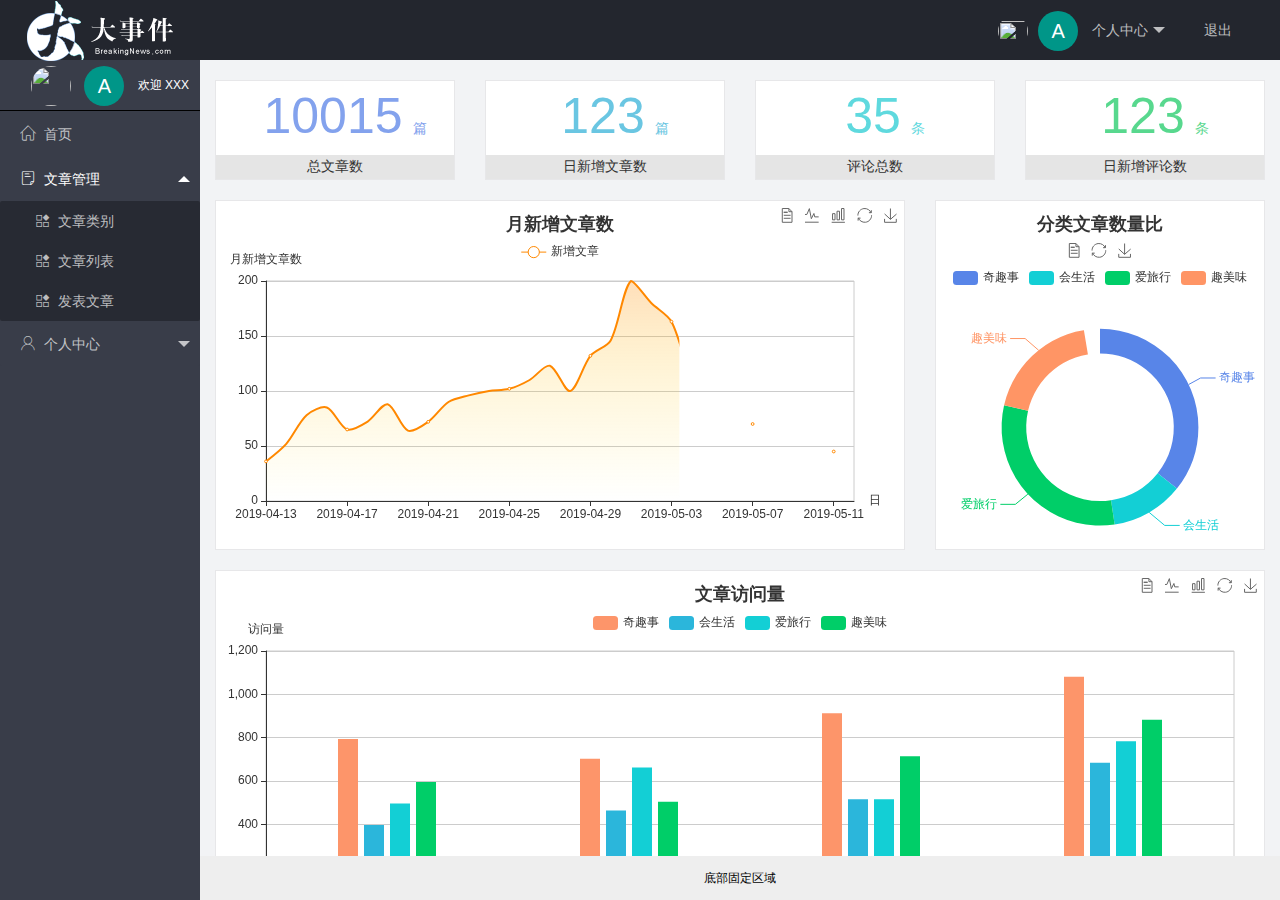
==== commit 01e2ec98: "完成了个人中心的相关功能" ====
--- a/index.html
+++ b/index.html
@@ -76,13 +76,13 @@
                             <span class="iconfont icon-user"></span>个人中心
                         </a>
                         <dl class="layui-nav-child">
-                            <dd><a href="javascript:;" target="fm">
+                            <dd><a href="/user/user_info.html" target="fm">
                                     <i class="layui-icon layui-icon-app"></i>基本资料
                                 </a></dd>
-                            <dd><a href="javascript:;" target="fm">
+                            <dd><a href="/user/user_avatar.html" target="fm">
                                     <i class="layui-icon layui-icon-app"></i>更换头像
                                 </a></dd>
-                            <dd><a href="javascript:;" target="fm">
+                            <dd><a href="/user/user_pwd.html" target="fm">
                                     <i class="layui-icon layui-icon-app"></i>重置密码
                                 </a></dd>
                         </dl>
--- a/assets/css/index.css
+++ b/assets/css/index.css
@@ -16,6 +16,7 @@
 .layui-body {
     /* 去掉滚动条 */
     overflow: hidden;
+    background-color: #f2f3f5;
 }
 
 iframe {
@@ -25,12 +26,12 @@
 
 /* 兼容低版本的浏览器，把a链接的过渡取消 */
 a {
-    transition: none!important;
+    transition: none !important;
 }
 
 .userinfo {
-    height: 60px;
-    line-height: 60px;
+    height: 50px;
+    line-height: 50px;
     text-align: center;
     color: #fff;
     font-size: 12px;
@@ -54,21 +55,8 @@
     border-radius: 50%;
     background: #009688;
     line-height: 40px;
+    text-align: center;
     font-size: 20px;
     vertical-align: middle;
     margin-right: 10px;
-}
-
-
-
-
-
-
-
-
-
-
-
-
-
-
+}